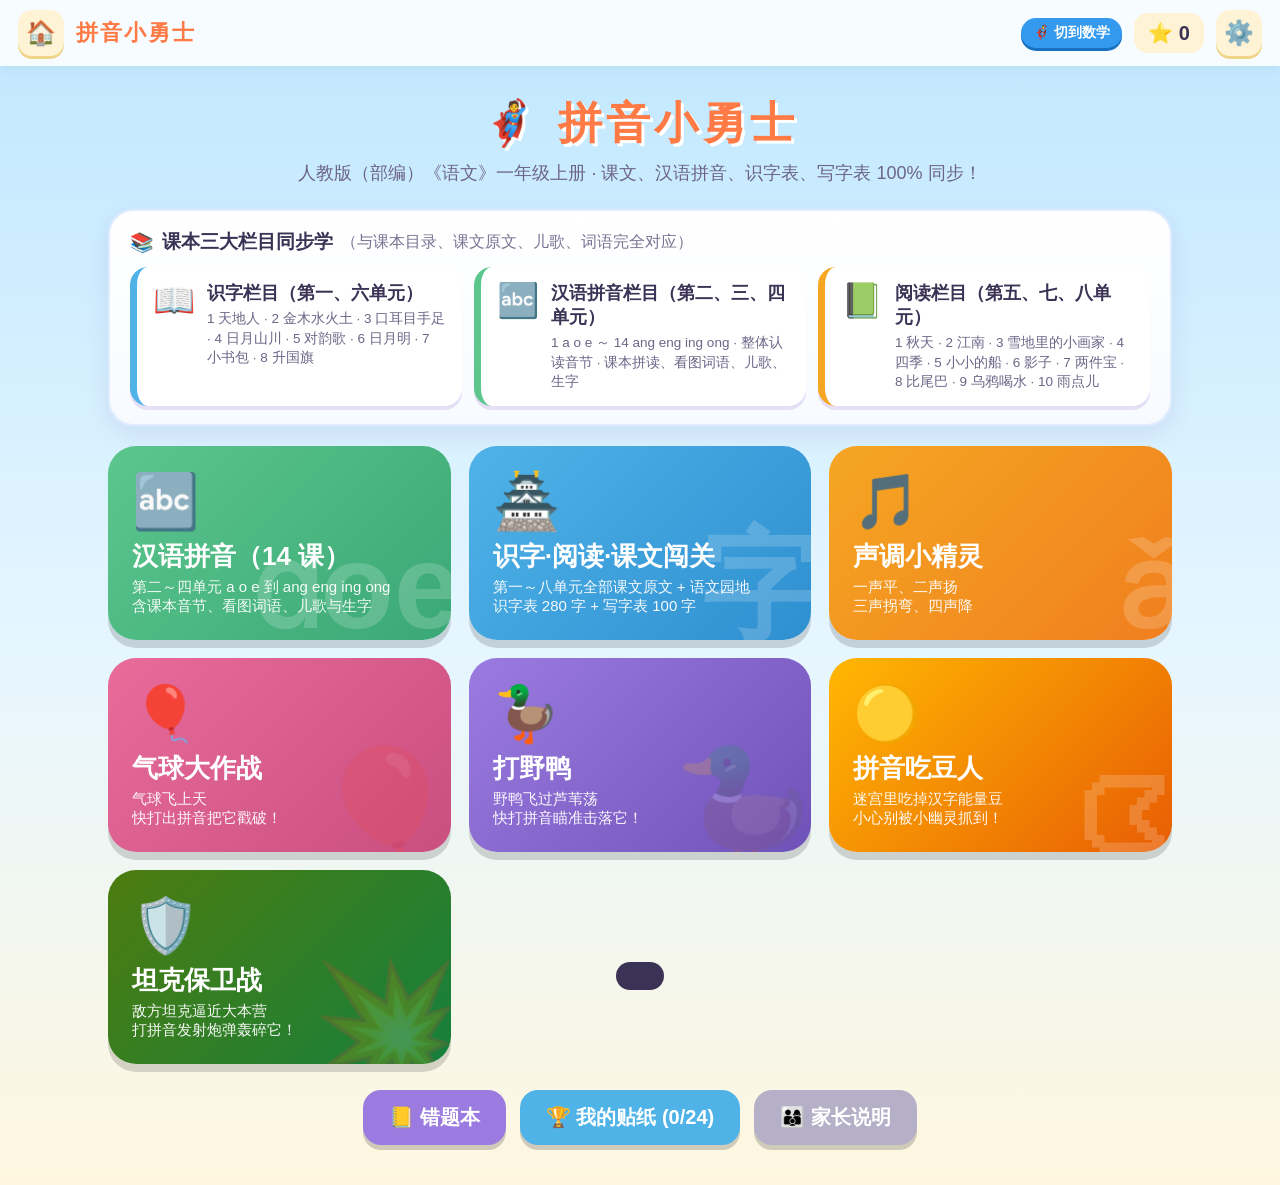
==== index.html @ 9a561a07 "Remove handwriting feature for clean keyboard & touch gameplay" ====
<!DOCTYPE html>
<html lang="zh-CN">
<head>
  <meta charset="UTF-8">
  <meta name="viewport" content="width=device-width, initial-scale=1.0, maximum-scale=1.0, user-scalable=no">
  <meta name="apple-mobile-web-app-capable" content="yes">
  <meta name="apple-mobile-web-app-status-bar-style" content="default">
  <meta name="apple-mobile-web-app-title" content="拼音小勇士">
  <link rel="manifest" href="manifest.json">
  <title>拼音小勇士 · 一年级拼音打字游戏</title>
  <link rel="stylesheet" href="style.css">
</head>
<body>
  <div class="sky">
    <div class="cloud c1"></div><div class="cloud c2"></div><div class="cloud c3"></div>
  </div>

  <header class="topbar">
    <button class="icon-btn" id="btnHome" title="回到首页">🏠</button>
    <div class="title" id="topTitle">拼音小勇士</div>
    <a href="math.html" style="text-decoration:none;background:#339af0;color:#fff;padding:6px 12px;border-radius:999px;font-weight:800;font-size:14px;box-shadow:0 3px 0 #1971c2;white-space:nowrap">🦸‍♂️ 切到数学</a>
    <div class="star-count" id="starCount" title="我的星星">⭐ 0</div>
    <button class="icon-btn" id="btnSettings" title="设置">⚙️</button>
  </header>

  <main id="app"></main>

  <div id="toast" class="toast"></div>
  <div id="modal" class="modal hidden"></div>

  <script src="data.js"></script>
  <script src="app.js"></script>
  <script>
    if ('serviceWorker' in navigator && (location.protocol === 'https:' || location.hostname === 'localhost')) {
      navigator.serviceWorker.register('./sw.js').catch(() => {});
    }
  </script>
</body>
</html>
---- style.css ----
:root {
  --py-font: 'Futura', 'Century Gothic', 'Avenir Next', 'Trebuchet MS', sans-serif;
  --hz-font: 'Kaiti SC', 'STKaiti', 'KaiTi', '楷体', 'PingFang SC', serif;
  --ui-font: 'PingFang SC', 'Hiragino Sans GB', 'Microsoft YaHei', sans-serif;
  --blue: #4fb3e8;
  --green: #5cc68d;
  --orange: #f5a623;
  --pink: #e86b9a;
  --purple: #9b7be0;
  --red: #ef5a5a;
  --ink: #3b3355;
  --card: #ffffff;
  --t1: #e74c3c;
  --t2: #f39c12;
  --t3: #27ae60;
  --t4: #2f80ed;
}

* { box-sizing: border-box; -webkit-tap-highlight-color: transparent; }

html, body {
  margin: 0;
  min-height: 100%;
  font-family: var(--ui-font);
  color: var(--ink);
  user-select: none;
  -webkit-user-select: none;
}

body {
  background: linear-gradient(180deg, #bfe7ff 0%, #e6f6ff 55%, #fff7e0 100%);
  min-height: 100vh;
  overflow-x: hidden;
}

button { font-family: inherit; cursor: pointer; touch-action: manipulation; }

/* ---------- 天空背景 ---------- */
.sky { position: fixed; inset: 0; pointer-events: none; z-index: 0; overflow: hidden; }
.cloud {
  position: absolute; background: #fff; border-radius: 100px; opacity: .8;
  width: 160px; height: 50px; animation: drift 60s linear infinite;
}
.cloud::before, .cloud::after { content: ''; position: absolute; background: #fff; border-radius: 50%; }
.cloud::before { width: 70px; height: 70px; top: -35px; left: 25px; }
.cloud::after { width: 90px; height: 90px; top: -45px; right: 20px; }
.c1 { top: 12%; left: -200px; }
.c2 { top: 40%; left: -200px; animation-delay: -25s; transform: scale(.7); }
.c3 { top: 70%; left: -200px; animation-delay: -45s; transform: scale(1.2); }
@keyframes drift { from { left: -220px; } to { left: 110%; } }

/* ---------- 顶栏 ---------- */
.topbar {
  position: sticky; top: 0; z-index: 10;
  display: flex; align-items: center; gap: 12px;
  padding: 10px 18px;
  background: rgba(255,255,255,.85);
  backdrop-filter: blur(8px);
  box-shadow: 0 2px 10px rgba(0,0,0,.06);
}
.topbar .title { flex: 1; font-size: 22px; font-weight: 800; color: #ff7a45; letter-spacing: 2px; }
.icon-btn {
  border: none; background: #fff3d6; font-size: 24px; width: 46px; height: 46px; border-radius: 14px;
  box-shadow: 0 3px 0 #f0d48a; transition: transform .1s;
}
.icon-btn:active { transform: translateY(3px); box-shadow: none; }
.star-count { font-size: 20px; font-weight: 800; background: #fff3d6; padding: 8px 14px; border-radius: 14px; cursor: pointer; }

main { position: relative; z-index: 1; max-width: 1100px; margin: 0 auto; padding: 18px 18px 40px; }

/* ---------- 通用 ---------- */
.screen-title { font-size: 28px; font-weight: 900; margin: 8px 0 16px; display: flex; align-items: center; gap: 12px; }
.sub { color: #7a7393; font-size: 16px; }
.btn {
  border: none; border-radius: 18px; padding: 14px 26px; font-size: 20px; font-weight: 800; color: #fff;
  background: var(--orange); box-shadow: 0 5px 0 rgba(0,0,0,.18); transition: transform .1s;
}
.btn:active { transform: translateY(4px); box-shadow: 0 1px 0 rgba(0,0,0,.18); }
.btn.blue { background: var(--blue); }
.btn.green { background: var(--green); }
.btn.pink { background: var(--pink); }
.btn.purple { background: var(--purple); }
.btn.gray { background: #b5afc7; }
.btn.small { padding: 8px 16px; font-size: 16px; border-radius: 14px; }
.row { display: flex; gap: 14px; flex-wrap: wrap; align-items: center; }
.center { text-align: center; justify-content: center; }
.card { background: var(--card); border-radius: 26px; padding: 22px; box-shadow: 0 8px 24px rgba(80,60,140,.10); }
.hidden { display: none !important; }

/* ---------- 首页 ---------- */
.hero { text-align: center; margin: 10px 0 24px; }
.hero h1 { font-size: 44px; margin: 0; color: #ff7a45; text-shadow: 3px 3px 0 #fff; letter-spacing: 4px; }
.hero p { font-size: 18px; color: #6c6587; margin: 8px 0 0; }
.mode-grid { display: grid; grid-template-columns: repeat(auto-fit, minmax(260px, 1fr)); gap: 18px; }
.mode-card {
  border: none; text-align: left; border-radius: 28px; padding: 24px; color: #fff; min-height: 170px;
  box-shadow: 0 8px 0 rgba(0,0,0,.15); transition: transform .15s; position: relative; overflow: hidden;
}
.mode-card:hover { transform: translateY(-4px) rotate(-.5deg); }
.mode-card:active { transform: translateY(4px); box-shadow: 0 3px 0 rgba(0,0,0,.15); }
.mode-card .emoji { font-size: 54px; }
.mode-card h2 { margin: 6px 0 4px; font-size: 26px; }
.mode-card p { margin: 0; font-size: 15px; opacity: .95; }
.mode-card .big-bg { position: absolute; right: -10px; bottom: -30px; font-size: 120px; opacity: .18; font-family: var(--py-font); font-weight: 700; }
.mini-links { display: flex; gap: 14px; justify-content: center; margin-top: 26px; flex-wrap: wrap; }

/* ---------- 课程列表与课本同步栏目 ---------- */
.textbook-bar { margin-bottom: 20px; padding: 18px 20px; border: 2px solid #e2ecff; background: linear-gradient(180deg, #ffffff 0%, #f7fbff 100%); }
.tb-head { font-size: 19px; margin-bottom: 12px; display: flex; align-items: center; gap: 8px; flex-wrap: wrap; }
.tb-grid { display: grid; grid-template-columns: repeat(auto-fit, minmax(280px, 1fr)); gap: 12px; }
.tb-btn {
  border: none; background: #fff; border-radius: 18px; padding: 14px 16px; text-align: left;
  display: flex; align-items: flex-start; gap: 12px; border-left: 7px solid var(--c, var(--blue));
  box-shadow: 0 4px 0 #e5def5; transition: transform .12s;
}
.tb-btn:hover { transform: translateY(-2px); background: #fcfdff; }
.tb-btn:active { transform: translateY(2px); box-shadow: 0 1px 0 #e5def5; }
.tb-icon { font-size: 34px; line-height: 1; flex-shrink: 0; margin-top: 2px; }
.tb-title { font-size: 18px; font-weight: 900; color: var(--ink); margin-bottom: 4px; }
.tb-desc { font-size: 13.5px; color: #6c6587; line-height: 1.45; }

.cat-tabs { display: flex; gap: 10px; flex-wrap: wrap; margin-bottom: 18px; }
.cat-tab {
  border: 2px solid #e0daf0; background: #fff; border-radius: 16px; padding: 9px 18px;
  font-size: 16px; font-weight: 800; color: #6c6587; box-shadow: 0 3px 0 #e5def5; transition: all .12s;
}
.cat-tab:hover { transform: translateY(-1px); }
.cat-tab.active { background: var(--orange); color: #fff; border-color: var(--orange); box-shadow: 0 3px 0 #d4830f; }

.unit { margin-bottom: 22px; }
.unit-title { display: inline-block; color: #fff; font-weight: 800; padding: 6px 16px; border-radius: 12px 12px 12px 0; margin-bottom: 10px; font-size: 18px; }
.lesson-grid { display: grid; grid-template-columns: repeat(auto-fill, minmax(240px, 1fr)); gap: 12px; }
.lesson-card {
  border: none; background: #fff; border-radius: 20px; padding: 14px 16px; text-align: left;
  box-shadow: 0 5px 0 #e5def5; transition: transform .1s; border-left: 8px solid var(--c, var(--blue));
  display: flex; flex-direction: column; gap: 3px;
}
.lesson-card:hover { transform: translateY(-2px); }
.lesson-card:active { transform: translateY(3px); box-shadow: 0 2px 0 #e5def5; }
.lesson-card .ln-row { display: flex; align-items: center; justify-content: space-between; gap: 6px; }
.lesson-card .ln { font-size: 18px; font-weight: 800; }
.pg-badge { font-size: 12px; font-weight: 700; background: #f2effa; color: #6c6587; padding: 2px 8px; border-radius: 10px; white-space: nowrap; }
.lesson-card .lt-preview { font-family: var(--hz-font); font-size: 15px; color: #544d6e; background: #faf8ff; padding: 3px 8px; border-radius: 8px; white-space: nowrap; overflow: hidden; text-overflow: ellipsis; }
.lesson-card .lc { font-family: var(--hz-font); font-size: 18px; color: #7a7393; margin: 2px 0; letter-spacing: 1.5px; white-space: nowrap; overflow: hidden; text-overflow: ellipsis; }
.lesson-card .write-preview { font-size: 13px; color: #d97706; font-weight: 700; white-space: nowrap; overflow: hidden; text-overflow: ellipsis; }
.lesson-card .lp { font-family: var(--py-font); font-size: 26px; color: #444; margin: 2px 0; }
.lesson-card .zt-line { font-size: 14px; color: #0284c7; font-weight: 700; }
.stars { color: #ffc107; font-size: 18px; letter-spacing: 1px; }
.stars .off { color: #e3dff0; }

/* ---------- 课文原文与拼音拼读框 ---------- */
.section-block { margin-bottom: 18px; }
.sec-head { font-size: 18px; font-weight: 800; color: #4c4469; margin: 10px 0 10px; }
.textbook-box {
  background: linear-gradient(180deg, #fffdf7 0%, #fff9eb 100%);
  border: 2px solid #f7df9c;
}
.textbook-box.extra {
  background: linear-gradient(180deg, #f6fcff 0%, #eef8ff 100%);
  border-color: #bae0ff;
}
.tb-box-head {
  display: flex; align-items: center; justify-content: space-between; gap: 10px; flex-wrap: wrap;
  font-size: 19px; font-weight: 900; color: #3b3355; margin-bottom: 10px;
}
.tb-lines { display: flex; flex-direction: column; gap: 8px; }
.tb-line {
  font-family: var(--hz-font); font-size: 24px; line-height: 1.5; color: #2d2640;
  background: rgba(255,255,255,.78); padding: 8px 14px; border-radius: 14px;
  cursor: pointer; transition: background .15s, transform .1s;
  border: 1px dashed rgba(210,180,110,.45);
}
.tb-line:hover { background: #fff; transform: translateX(4px); }
.tb-line:active { transform: scale(.99); }

.syl-pill-grid, .word-card-grid { display: flex; flex-wrap: wrap; gap: 10px; }
.syl-pill {
  border: 2px solid #e5def5; background: #faf8ff; border-radius: 16px; padding: 8px 14px;
  display: inline-flex; align-items: baseline; gap: 6px; box-shadow: 0 3px 0 #e5def5;
  transition: transform .12s;
}
.syl-pill:hover { transform: scale(1.06); background: #fff; }
.syl-pill .sp-py { font-size: 26px; color: var(--red); }
.syl-pill .sp-hz { font-family: var(--hz-font); font-size: 18px; color: #7a7393; }

.word-pill {
  border: 2px solid #d8ecff; background: #f7fbff; border-radius: 18px; padding: 8px 16px;
  display: inline-flex; flex-direction: column; align-items: center; gap: 2px;
  box-shadow: 0 4px 0 #d0e4f7; transition: transform .12s;
}
.word-pill:hover { transform: scale(1.05); background: #fff; }
.word-pill .word-py { font-size: 19px; color: #2b6cb0; }
.word-pill .word-hz { font-family: var(--hz-font); font-size: 28px; color: #2d2640; font-weight: 700; letter-spacing: 2px; }

/* ---------- 字卡（学一学） ---------- */
.char-grid { display: grid; grid-template-columns: repeat(auto-fill, minmax(116px, 1fr)); gap: 14px; }
.char-card {
  position: relative; border: none; background: #fff; border-radius: 20px; padding: 14px 6px 12px; text-align: center;
  box-shadow: 0 5px 0 #e5def5; transition: transform .15s;
}
.char-card.poly-card { border: 2px solid #60a5fa; background: #f8fbff; }
.char-card:hover { transform: scale(1.05); }
.char-card .py { font-size: 24px; color: #555; }
.char-card .hz { font-family: var(--hz-font); font-size: 56px; line-height: 1.15; }
.char-card.poly-card .hz { color: #1d4ed8; }
.char-card .wd { font-size: 14px; color: #8a83a3; }
.card-badges { position: absolute; top: 5px; right: 6px; display: flex; gap: 3px; }
.c-badge { font-size: 10px; font-weight: 800; padding: 1px 5px; border-radius: 6px; }
.c-badge.poly { background: #dbeafe; color: #1d4ed8; }
.c-badge.write { background: #fef3c7; color: #b45309; }
.char-card.pop, .letter-card.pop, .syl-pill.pop, .word-pill.pop, .write-card.pop { animation: popIn .4s; }
@keyframes popIn { 0% { transform: scale(1); } 40% { transform: scale(1.18) rotate(-4deg); } 100% { transform: scale(1); } }

.write-box { background: #fffdf9; border: 2px solid #fde68a; }
.write-grid { display: flex; flex-wrap: wrap; gap: 14px; }
.write-card {
  border: none; background: #fff; padding: 8px 10px 10px; border-radius: 18px;
  box-shadow: 0 4px 0 #f3e0b5; text-align: center; transition: transform .12s;
}
.write-card:hover { transform: scale(1.06); }
.write-card .w-py { font-size: 20px; color: #555; margin-bottom: 4px; }
.tzg.mini { width: 86px; height: 86px; border-width: 2px; }
.tzg.mini .hz { font-size: 64px; }

.letter-grid { display: grid; grid-template-columns: repeat(auto-fill, minmax(170px, 1fr)); gap: 16px; }
.letter-card { border: none; background: #fff; border-radius: 24px; padding: 16px; text-align: center; box-shadow: 0 6px 0 #e5def5; }
.letter-card.zt-card { background: #f0f9ff; border: 2px solid #bae6fd; }
.letter-card .em { font-size: 44px; }
.letter-card .lt { font-family: var(--py-font); font-size: 64px; color: var(--red); line-height: 1.1; }
.letter-card.zt-card .lt { color: #0284c7; font-size: 54px; }
.letter-card .rh { font-size: 15px; color: #6c6587; }

/* ---------- 拼音渲染（自绘声调符号） ---------- */
.py { font-family: var(--py-font); white-space: nowrap; line-height: 1.25; display: inline-block; }
.py .tv { position: relative; display: inline-block; }
.py .tv::after {
  content: ''; position: absolute; left: 50%; top: .06em;
  width: .5em; height: .26em; transform: translateX(-50%);
  background: currentColor;
  -webkit-mask: var(--m) center / contain no-repeat;
  mask: var(--m) center / contain no-repeat;
}
.py .tv.hi::after { top: -.2em; }   /* ü 上的声调要更高一点 */
.py .tv.t1 { --m: url("data:image/svg+xml;utf8,<svg xmlns='http://www.w3.org/2000/svg' viewBox='0 0 40 20'><path d='M5 10H35' stroke='black' stroke-width='5' stroke-linecap='round' fill='none'/></svg>"); }
.py .tv.t2 { --m: url("data:image/svg+xml;utf8,<svg xmlns='http://www.w3.org/2000/svg' viewBox='0 0 40 20'><path d='M12 17L28 3' stroke='black' stroke-width='5' stroke-linecap='round' fill='none'/></svg>"); }
.py .tv.t3 { --m: url("data:image/svg+xml;utf8,<svg xmlns='http://www.w3.org/2000/svg' viewBox='0 0 40 20'><path d='M8 4L20 16L32 4' stroke='black' stroke-width='5' stroke-linecap='round' stroke-linejoin='round' fill='none'/></svg>"); }
.py .tv.t4 { --m: url("data:image/svg+xml;utf8,<svg xmlns='http://www.w3.org/2000/svg' viewBox='0 0 40 20'><path d='M12 3L28 17' stroke='black' stroke-width='5' stroke-linecap='round' fill='none'/></svg>"); }
.py .tv.q::after { display: none; }
.py .tv.q::before {
  content: '?'; position: absolute; left: 50%; top: -.55em; transform: translateX(-50%);
  font-size: .55em; color: var(--pink); font-weight: 800; animation: bob 1s ease-in-out infinite;
}
@keyframes bob { 0%,100% { transform: translate(-50%, 0); } 50% { transform: translate(-50%, -6px); } }
.tone-color.t1 { color: var(--t1); } .tone-color.t2 { color: var(--t2); }
.tone-color.t3 { color: var(--t3); } .tone-color.t4 { color: var(--t4); }

/* ---------- 田字格 ---------- */
.tzg {
  width: 190px; height: 190px; margin: 0 auto; position: relative;
  border: 3px solid #e85a5a; background: #fffdf8;
  display: flex; align-items: center; justify-content: center;
}
.tzg::before, .tzg::after { content: ''; position: absolute; pointer-events: none; }
.tzg::before { left: 0; right: 0; top: 50%; border-top: 2px dashed #f2a3a3; }
.tzg::after { top: 0; bottom: 0; left: 50%; border-left: 2px dashed #f2a3a3; }
.tzg .hz { font-family: var(--hz-font); font-size: 150px; line-height: 1; position: relative; z-index: 1; }

/* ---------- 打字闯关 ---------- */
.play-wrap { display: grid; grid-template-columns: 1fr; gap: 16px; }
.progress { height: 18px; background: #fff; border-radius: 12px; overflow: hidden; box-shadow: inset 0 2px 4px rgba(0,0,0,.08); flex: 1; }
.progress > div { height: 100%; background: linear-gradient(90deg, #ffd34e, #ff9f43); border-radius: 12px; transition: width .4s; }
.play-head { display: flex; align-items: center; gap: 14px; }
.play-head .pc { font-weight: 800; font-size: 18px; min-width: 64px; text-align: right; }

.question { text-align: center; position: relative; padding: 18px 22px 22px; }
.question .prompt { font-size: 18px; color: #7a7393; margin-bottom: 10px; }
.question .hintpy { font-size: 40px; color: #b6b0c9; min-height: 52px; }
.question .word { font-size: 26px; margin-top: 12px; font-family: var(--hz-font); color: #6c6587; }
.question .word b { color: var(--red); }
.question .bigpy { font-size: 110px; color: var(--ink); line-height: 1.3; margin-top: 28px; }
.question .bigletter { font-size: 130px; color: var(--red); font-family: var(--py-font); line-height: 1.1; }
.question .emoji-hint { font-size: 50px; }
.speak-btn {
  position: absolute; right: 18px; top: 18px; border: none; background: #e6f6ff; font-size: 30px;
  width: 60px; height: 60px; border-radius: 50%; box-shadow: 0 4px 0 #b9def3;
}
.speak-btn:active { transform: translateY(3px); box-shadow: none; }
.hint-btn { position: absolute; left: 18px; top: 18px; border: none; background: #fff3d6; font-size: 26px; width: 60px; height: 60px; border-radius: 50%; box-shadow: 0 4px 0 #f0d48a; }

.answer-box {
  margin: 4px auto 0; min-width: 260px; max-width: 520px; min-height: 96px;
  border: 4px dashed #c9c1e6; border-radius: 22px; background: #faf8ff;
  display: flex; align-items: center; justify-content: center; font-size: 64px; padding: 6px 20px;
  transition: border-color .2s, background .2s;
}
.answer-box.ok { border-color: var(--green); background: #eafaf1; border-style: solid; }
.answer-box.bad { border-color: var(--red); background: #fff0f0; animation: shake .4s; }
.answer-box .cursor { display: inline-block; width: 4px; height: 60px; background: #9b7be0; margin-left: 4px; animation: blink 1s steps(1) infinite; vertical-align: middle; }
@keyframes blink { 50% { opacity: 0; } }
@keyframes shake { 0%,100% { transform: translateX(0); } 20% { transform: translateX(-12px); } 40% { transform: translateX(12px); } 60% { transform: translateX(-8px); } 80% { transform: translateX(8px); } }
.feedback { text-align: center; font-size: 22px; font-weight: 800; min-height: 34px; margin-top: 10px; }
.feedback.ok { color: var(--green); }
.feedback.bad { color: var(--red); }
.tone-tip { text-align: center; color: #8a83a3; font-size: 15px; margin-top: 6px; }
.tone-tip .k { display: inline-block; background: #fff; border-radius: 6px; padding: 0 6px; margin: 0 2px; box-shadow: 0 2px 0 #ddd; font-weight: 700; }

/* ---------- 屏幕键盘 ---------- */
.kb { display: flex; flex-direction: column; gap: 8px; align-items: center; margin-top: 6px; }
.kb-row { display: flex; gap: 7px; }
.key {
  width: 58px; height: 58px; border: none; border-radius: 14px; background: #fff; font-size: 26px;
  font-family: var(--py-font); color: var(--ink); box-shadow: 0 4px 0 #d8d1ec; transition: transform .08s, background .2s;
  position: relative;
}
.key small { position: absolute; right: 5px; bottom: 2px; font-size: 13px; color: var(--pink); }
.key.wide { width: 96px; font-size: 20px; font-family: var(--ui-font); font-weight: 700; }
.key.tone { width: 82px; font-size: 18px; font-family: var(--ui-font); }
.key.tone b { font-family: var(--py-font); font-size: 22px; }
.key.tone.t1 { background: #fdecea; } .key.tone.t2 { background: #fef3e2; }
.key.tone.t3 { background: #e7f7ee; } .key.tone.t4 { background: #e8f1fe; }
.key.tone.t0 { background: #f1eef8; }
.key.ok { background: var(--green); color: #fff; }
.key.del { background: #ffe1e1; }
.key.pressed, .key:active { transform: translateY(4px); box-shadow: 0 0 0 #d8d1ec; }
.key.next { background: #ffe066 !important; animation: glow 1s ease-in-out infinite; }
@keyframes glow { 0%,100% { box-shadow: 0 4px 0 #e0b800, 0 0 0 0 rgba(255,214,0,.6); } 50% { box-shadow: 0 4px 0 #e0b800, 0 0 0 8px rgba(255,214,0,0); } }

/* ---------- 声调小精灵 ---------- */
.tone-song { display: grid; grid-template-columns: repeat(4, 1fr); gap: 14px; }
.tone-demo { border: none; border-radius: 22px; padding: 16px 8px; background: #fff; box-shadow: 0 5px 0 #e5def5; text-align: center; }
.tone-demo .py { font-size: 54px; }
.tone-demo .hz { font-family: var(--hz-font); font-size: 40px; }
.tone-demo .rh { font-size: 16px; font-weight: 800; margin-top: 4px; }
.tone-demo svg { width: 70px; height: 40px; }
.tone-btns { display: grid; grid-template-columns: repeat(4, 1fr); gap: 14px; margin-top: 16px; }
.tone-btn {
  border: none; border-radius: 22px; padding: 14px 6px; font-size: 18px; font-weight: 800; color: #fff;
  box-shadow: 0 6px 0 rgba(0,0,0,.18);
}
.tone-btn:active { transform: translateY(4px); box-shadow: 0 2px 0 rgba(0,0,0,.18); }
.tone-btn svg { width: 64px; height: 36px; display: block; margin: 0 auto 4px; }
.tone-btn.t1 { background: var(--t1); } .tone-btn.t2 { background: var(--t2); }
.tone-btn.t3 { background: var(--t3); } .tone-btn.t4 { background: var(--t4); }
.tone-btn .num { display: inline-block; background: rgba(255,255,255,.3); border-radius: 8px; padding: 0 8px; margin-right: 4px; }

/* ---------- 气球大作战 ---------- */
.balloon-stage {
  position: relative; height: 52vh; min-height: 380px; border-radius: 26px; overflow: hidden;
  background: linear-gradient(180deg, #8fd3ff 0%, #c9ecff 70%, #a6e3a1 70%, #7ccf7a 100%);
  box-shadow: inset 0 0 0 4px rgba(255,255,255,.6);
}
.balloon {
  position: absolute; width: 104px; height: 128px; text-align: center; will-change: transform;
}
.balloon .body {
  width: 104px; height: 120px; border-radius: 50% 50% 48% 48% / 55% 55% 45% 45%;
  display: flex; flex-direction: column; align-items: center; justify-content: center;
  box-shadow: inset -10px -12px 0 rgba(0,0,0,.08), inset 10px 10px 0 rgba(255,255,255,.25);
  position: relative;
}
.balloon .body::after {
  content: ''; position: absolute; bottom: -10px; left: 50%; transform: translateX(-50%);
  border: 8px solid transparent; border-bottom-color: inherit; border-top: 0;
}
.balloon .string { width: 2px; height: 60px; background: rgba(0,0,0,.25); margin: 6px auto 0; }
.balloon .hz { font-family: var(--hz-font); font-size: 56px; line-height: 1; color: #fff; text-shadow: 0 2px 0 rgba(0,0,0,.15); }
.balloon .bp { font-size: 20px; color: #fff; }
.balloon.target .body { outline: 4px solid #fff; outline-offset: 2px; }
.balloon.boom { animation: boom .35s forwards; }
@keyframes boom { to { transform: scale(1.8); opacity: 0; } }
.hud { display: flex; align-items: center; gap: 12px; font-size: 22px; font-weight: 800; margin-bottom: 10px; flex-wrap: wrap; }
.hud .typed { flex: 1; text-align: center; background: #fff; border-radius: 16px; padding: 4px 12px; min-height: 52px; font-size: 38px; min-width: 180px; }
.speed-bar { display: inline-flex; background: #fff; padding: 4px; border-radius: 14px; gap: 4px; box-shadow: 0 3px 0 #e5def5; }
.spd-btn {
  border: none; background: transparent; padding: 6px 10px; border-radius: 10px; font-size: 14px; font-weight: 800; color: #7a7393;
  transition: background .15s, color .15s;
}
.spd-btn.active { background: var(--orange); color: #fff; }
.float-text { position: absolute; font-size: 28px; font-weight: 900; color: #fff; text-shadow: 0 2px 4px rgba(0,0,0,.3); animation: floatUp 1.2s forwards; pointer-events: none; z-index: 6; }
@keyframes floatUp { to { transform: translateY(-70px); opacity: 0; } }
.overlay { position: absolute; inset: 0; display: flex; align-items: center; justify-content: center; background: rgba(255,255,255,.55); z-index: 5; }

/* ---------- 打野鸭 ---------- */
.duck-stage {
  position: relative; height: 52vh; min-height: 380px; border-radius: 26px; overflow: hidden;
  background: linear-gradient(180deg, #56ccf2 0%, #a2e2ff 64%, #4facfe 64%, #2b86c5 76%, #56ab2f 76%, #a8e063 100%);
  box-shadow: inset 0 0 0 4px rgba(255,255,255,.6);
}
.duck-stage.flash { animation: screenFlash .22s ease-out; }
@keyframes screenFlash { 0% { filter: brightness(1.8); } 100% { filter: brightness(1); } }
.duck-scenery { position: absolute; inset: 0; pointer-events: none; z-index: 1; overflow: hidden; }
.duck-sun {
  position: absolute; right: 34px; top: 22px; width: 62px; height: 62px; border-radius: 50%;
  background: radial-gradient(circle, #fff7b2 20%, #ffd200 70%, rgba(255,210,0,0) 72%);
  box-shadow: 0 0 30px #ffe066;
}
.duck-grass {
  position: absolute; left: -20px; right: -20px; bottom: 0; height: 92px;
  background:
    radial-gradient(circle at 10% 100%, #439a24 55px, transparent 56px),
    radial-gradient(circle at 28% 100%, #52b02e 68px, transparent 69px),
    radial-gradient(circle at 50% 100%, #3d8e20 62px, transparent 63px),
    radial-gradient(circle at 72% 100%, #52b02e 70px, transparent 71px),
    radial-gradient(circle at 90% 100%, #439a24 58px, transparent 59px);
  z-index: 4;
}
.duck-reeds {
  position: absolute; bottom: 52px; font-size: 42px; z-index: 4; opacity: .9;
}
.duck {
  position: absolute; width: 126px; height: 124px; will-change: transform; z-index: 2;
  pointer-events: none;
}
.duck .duck-inner {
  width: 100%; height: 100%; display: flex; flex-direction: column; align-items: center; position: relative;
}
.duck.left .duck-art { transform: scaleX(-1); }
.duck .duck-art {
  width: 112px; height: 68px; position: relative;
  filter: drop-shadow(0 4px 4px rgba(0,0,0,.18));
}
.duck .duck-wing {
  transform-origin: 55px 34px;
  animation: wingFlap .28s ease-in-out infinite alternate;
}
@keyframes wingFlap { from { transform: rotate(-18deg) translateY(-2px); } to { transform: rotate(22deg) translateY(3px); } }
.duck .sign {
  margin-top: -8px; background: #fffdf6; border: 3px solid #c47f35; border-radius: 14px;
  padding: 2px 12px 4px; min-width: 68px; text-align: center;
  box-shadow: 0 4px 0 rgba(0,0,0,.14); position: relative;
}
.duck .sign .hz { font-family: var(--hz-font); font-size: 40px; line-height: 1.05; color: #2d2640; font-weight: 700; }
.duck .sign .bp { font-size: 17px; color: #d35400; line-height: 1.1; font-weight: 700; }
.duck.target .sign {
  border-color: #ff3b30; background: #fff3f0;
  box-shadow: 0 0 0 4px rgba(255,59,48,.35), 0 4px 0 rgba(0,0,0,.14);
}
.duck .crosshair {
  display: none; position: absolute; top: 8px; left: 50%; transform: translateX(-50%);
  width: 58px; height: 58px; border: 3px solid #ff3b30; border-radius: 50%;
  box-shadow: 0 0 10px rgba(255,59,48,.6); z-index: 5;
  animation: aimPulse .5s ease-in-out infinite alternate;
}
.duck .crosshair::before, .duck .crosshair::after {
  content: ''; position: absolute; background: #ff3b30;
}
.duck .crosshair::before { left: 50%; top: -7px; bottom: -7px; width: 3px; transform: translateX(-50%); }
.duck .crosshair::after { top: 50%; left: -7px; right: -7px; height: 3px; transform: translateY(-50%); }
.duck.target .crosshair { display: block; }
@keyframes aimPulse { from { transform: translateX(-50%) scale(.92); } to { transform: translateX(-50%) scale(1.08); } }
.duck.hit .duck-wing { animation: none; }
.duck.hit .duck-inner { animation: duckFall .75s cubic-bezier(.35,-.2,.7,1) forwards; }
@keyframes duckFall {
  0% { transform: scale(1.18) rotate(0deg); }
  25% { transform: translateY(-18px) rotate(180deg); }
  100% { transform: translateY(340px) rotate(540deg); opacity: .2; }
}
.feather {
  position: absolute; font-size: 20px; pointer-events: none; z-index: 5;
  animation: featherFly .85s ease-out forwards;
}
@keyframes featherFly {
  to { transform: translate(var(--dx), var(--dy)) rotate(var(--rot)); opacity: 0; }
}
.hound-pop {
  position: absolute; bottom: 26px; left: 50%; transform: translateX(-50%) translateY(90px);
  font-size: 56px; z-index: 3; transition: transform .35s cubic-bezier(.2,1.3,.4,1);
  pointer-events: none; filter: drop-shadow(0 4px 6px rgba(0,0,0,.2));
}
.hound-pop.show { transform: translateX(-50%) translateY(0); }

/* ---------- 拼音吃豆人 ---------- */
.pac-stage {
  position: relative; border-radius: 26px; overflow: hidden;
  background: #131129; padding: 14px;
  box-shadow: inset 0 0 0 4px #2e2963, 0 8px 24px rgba(20,16,50,.22);
}
.pac-stage.hurt { animation: hurtFlash .35s ease-out; }
@keyframes hurtFlash { 0%, 50% { background: #7f1d1d; } 100% { background: #131129; } }
.pac-grid {
  position: relative; display: grid; width: 100%; max-width: 820px; margin: 0 auto;
  aspect-ratio: 11 / 7;
}
.pac-cell {
  position: relative; display: flex; align-items: center; justify-content: center;
}
.pac-cell.wall {
  background: linear-gradient(145deg, #2d3a8c, #1d2560);
  border: 2px solid #4e67eb; border-radius: 10px; margin: 2px;
  box-shadow: inset 0 0 8px rgba(110,145,255,.45);
}
.pac-dot {
  width: 8px; height: 8px; border-radius: 50%; background: #ffd885;
  box-shadow: 0 0 6px #ffbe3d; opacity: .75;
}
.pac-bean {
  position: relative; z-index: 2; background: #fff9e6; border: 3px solid #ffb703;
  border-radius: 14px; padding: 1px 8px 2px; min-width: 48px; text-align: center;
  box-shadow: 0 0 12px rgba(255,183,3,.55);
  animation: beanBob 1.3s ease-in-out infinite alternate;
}
.pac-bean .hz { font-family: var(--hz-font); font-size: 28px; line-height: 1.05; color: #2d2640; font-weight: 800; }
.pac-bean .bp { font-size: 13px; color: #d35400; line-height: 1; font-weight: 700; }
.pac-bean.super {
  background: linear-gradient(135deg, #fef08a, #fde047);
  border-color: #f59e0b;
  box-shadow: 0 0 18px #facc15;
}
.pac-bean.super::after {
  content: '⚡'; position: absolute; top: -10px; right: -8px; font-size: 15px;
}
.pac-bean.target {
  background: #fff0f0; border-color: #ff3b30;
  box-shadow: 0 0 0 4px rgba(255,59,48,.45), 0 0 18px #ff3b30;
  transform: scale(1.12); animation: none; z-index: 3;
}
@keyframes beanBob { from { transform: translateY(-2px); } to { transform: translateY(2px); } }

.pac-actor {
  position: absolute; top: 0; left: 0; pointer-events: none; z-index: 4;
  display: flex; align-items: center; justify-content: center;
  transition: transform .13s linear;
}
.pacman-body {
  width: 72%; height: 72%; border-radius: 50%; background: #ffd60a;
  position: relative; box-shadow: 0 0 14px rgba(255,214,10,.75);
}
.pacman-body::before {
  content: ''; position: absolute; width: 6px; height: 6px; border-radius: 50%;
  background: #131129; top: 20%; left: 48%; z-index: 2;
}
.pacman-mouth {
  position: absolute; inset: 0; background: #131129;
  clip-path: polygon(100% 20%, 48% 50%, 100% 80%);
  animation: chomp .22s ease-in-out infinite alternate;
}
@keyframes chomp {
  from { clip-path: polygon(100% 46%, 48% 50%, 100% 54%); }
  to   { clip-path: polygon(100% 10%, 48% 50%, 100% 90%); }
}
.pac-ghost {
  width: 74%; height: 76%; border-radius: 50% 50% 6px 6px;
  position: relative; display: flex; align-items: center; justify-content: center;
  box-shadow: 0 0 12px rgba(255,255,255,.25);
  animation: ghostFloat .6s ease-in-out infinite alternate;
}
@keyframes ghostFloat { from { transform: translateY(-2px); } to { transform: translateY(2px); } }
.pac-ghost .eyes {
  display: flex; gap: 5px; margin-bottom: 6px;
}
.pac-ghost .eyes span {
  width: 10px; height: 12px; background: #fff; border-radius: 50%; position: relative;
}
.pac-ghost .eyes span::after {
  content: ''; position: absolute; width: 5px; height: 6px; background: #1d2560;
  border-radius: 50%; top: 3px; left: 3px;
}
.pac-ghost.scared {
  background: #3b82f6 !important;
  animation: scaredBlink .4s steps(2) infinite;
}
@keyframes scaredBlink { 50% { filter: brightness(1.35); } }

/* ---------- 坦克保卫战 ---------- */
.tank-stage {
  position: relative; height: 52vh; min-height: 390px; border-radius: 26px; overflow: hidden;
  background:
    radial-gradient(circle at 20% 35%, rgba(255,255,255,.04) 0 40px, transparent 41px),
    radial-gradient(circle at 75% 60%, rgba(255,255,255,.04) 0 55px, transparent 56px),
    repeating-linear-gradient(0deg, #2b331f 0 48px, #262e1b 48px 96px);
  box-shadow: inset 0 0 0 4px #4a5735, 0 8px 24px rgba(20,25,15,.22);
}
.tank-stage.boom-shake { animation: screenFlash .22s ease-out; }
.tank-lanes {
  position: absolute; inset: 0; pointer-events: none;
  background: repeating-linear-gradient(90deg, transparent 0 calc(25% - 1px), rgba(255,255,255,.06) calc(25% - 1px) 25%);
}
.tank-base {
  position: absolute; bottom: 0; left: 50%; transform: translateX(-50%);
  width: 240px; height: 84px; z-index: 3; pointer-events: none;
  display: flex; flex-direction: column; align-items: center; justify-content: flex-end;
}
.brick-wall {
  position: absolute; bottom: 0; width: 190px; height: 64px;
  border: 14px solid #b55233; border-bottom: none; border-radius: 14px 14px 0 0;
  background:
    repeating-linear-gradient(90deg, rgba(0,0,0,.18) 0 2px, transparent 2px 18px),
    repeating-linear-gradient(0deg, #c85a32 0 10px, #8f3b1e 10px 12px);
  box-shadow: 0 -3px 10px rgba(0,0,0,.35);
}
.hero-tank {
  position: relative; z-index: 4; margin-bottom: 8px;
  display: flex; flex-direction: column; align-items: center;
}
.hero-turret {
  width: 62px; height: 62px; transition: transform .18s cubic-bezier(.2,1.2,.4,1);
  filter: drop-shadow(0 4px 6px rgba(0,0,0,.45));
}
.base-eagle {
  font-size: 24px; margin-top: -8px; background: #3a2d1e; padding: 1px 10px;
  border-radius: 10px; border: 2px solid #eab308; color: #fef08a; font-weight: 800;
}
.enemy-tank {
  position: absolute; width: 116px; height: 122px; will-change: transform; z-index: 2;
  display: flex; flex-direction: column; align-items: center; pointer-events: none;
}
.enemy-tank .sign {
  background: #fffdf6; border: 3px solid #475569; border-radius: 13px;
  padding: 1px 12px 3px; min-width: 68px; text-align: center;
  box-shadow: 0 4px 0 rgba(0,0,0,.28); margin-bottom: -4px; position: relative; z-index: 3;
}
.enemy-tank .sign .hz { font-family: var(--hz-font); font-size: 36px; line-height: 1.05; color: #1e293b; font-weight: 800; }
.enemy-tank .sign .bp { font-size: 16px; color: #d35400; line-height: 1.05; font-weight: 700; }
.enemy-tank.target .sign {
  border-color: #ff3b30; background: #fff0f0;
  box-shadow: 0 0 0 4px rgba(255,59,48,.45), 0 4px 0 rgba(0,0,0,.28);
  transform: scale(1.08);
}
.enemy-tank .tank-svg {
  width: 78px; height: 68px; filter: drop-shadow(0 5px 5px rgba(0,0,0,.4));
  animation: tankRumble .25s steps(2) infinite;
}
@keyframes tankRumble { 50% { transform: translateY(1.5px); } }
.enemy-tank .crosshair {
  display: none; position: absolute; bottom: 8px; left: 50%; transform: translateX(-50%);
  width: 56px; height: 56px; border: 3px solid #ff3b30; border-radius: 50%;
  box-shadow: 0 0 12px rgba(255,59,48,.8); z-index: 5;
  animation: aimPulse .45s ease-in-out infinite alternate;
}
.enemy-tank .crosshair::before, .enemy-tank .crosshair::after { content: ''; position: absolute; background: #ff3b30; }
.enemy-tank .crosshair::before { left: 50%; top: -7px; bottom: -7px; width: 3px; transform: translateX(-50%); }
.enemy-tank .crosshair::after { top: 50%; left: -7px; right: -7px; height: 3px; transform: translateY(-50%); }
.enemy-tank.target .crosshair { display: block; }
.enemy-tank.destroyed { animation: tankBoom .42s ease-out forwards; }
@keyframes tankBoom {
  0% { transform: scale(1.25); filter: brightness(2); }
  100% { transform: scale(.2) rotate(25deg); opacity: 0; }
}
.tank-shell {
  position: absolute; width: 14px; height: 26px; border-radius: 8px;
  background: linear-gradient(180deg, #fff, #facc15 45%, #ef4444);
  box-shadow: 0 0 14px #facc15, 0 0 24px #ef4444;
  z-index: 6; pointer-events: none;
  transition: transform .18s linear;
}
.tank-explosion {
  position: absolute; font-size: 54px; z-index: 7; pointer-events: none;
  transform: translate(-50%, -50%);
  animation: expPop .55s ease-out forwards;
}
@keyframes expPop {
  0% { transform: translate(-50%, -50%) scale(.3); opacity: 1; }
  50% { transform: translate(-50%, -50%) scale(1.35); opacity: 1; }
  100% { transform: translate(-50%, -50%) scale(1.7); opacity: 0; }
}

/* ---------- 手写笔作答板（拼音字母四线格 + 声调格 分开写） ---------- */
.hw-panel {
  margin: 12px auto 6px; max-width: 820px; background: #fffdf6; border: 3px dashed #f5c26b;
  border-radius: 22px; padding: 12px 16px;
}
.hw-header { display: flex; align-items: center; justify-content: space-between; gap: 10px; flex-wrap: wrap; margin-bottom: 8px; }
.hw-title { font-size: 16px; color: #544d6e; }
.hw-row { display: flex; gap: 14px; align-items: stretch; justify-content: center; flex-wrap: wrap; }
.hw-letters { flex: 1; min-width: 280px; display: flex; flex-direction: column; align-items: center; }
.hw-label { font-size: 15px; font-weight: 800; color: #b45309; margin-bottom: 4px; width: 100%; text-align: left; }
.hw-sub-tip { font-size: 12px; font-weight: 600; color: #8a83a3; }
.hw-canvas-wrap { width: 100%; display: flex; justify-content: center; }
.hw-letter-canvas {
  background: #fff; border: 3px solid #60a5fa; border-radius: 16px; touch-action: none;
  display: block; cursor: crosshair; box-shadow: inset 0 2px 6px rgba(0,0,0,.04);
}
.hw-input {
  min-height: 120px; width: 100%; border: 3px solid #9b7be0; border-radius: 18px; background: #fff;
  font-family: var(--py-font); font-size: 54px; text-align: center; color: var(--ink); padding: 4px 12px;
  -webkit-user-select: text; user-select: text; outline: none;
}
.hw-input::placeholder { font-family: var(--ui-font); font-size: 19px; color: #c9c1e6; }
.hw-cands {
  width: 100%; display: flex; align-items: center; gap: 6px; flex-wrap: wrap;
  margin-top: 6px; min-height: 36px;
}
.hw-cand-tip { font-size: 12px; color: #8a83a3; }
.hw-cand-list { display: flex; gap: 6px; flex-wrap: wrap; }
.hw-cand-btn {
  border: 2px solid #cbd5e1; background: #fff; border-radius: 10px; padding: 2px 12px;
  font-size: 22px; font-family: var(--py-font); color: #334155; box-shadow: 0 2px 0 #cbd5e1;
}
.hw-cand-btn.picked { background: #dbeafe; border-color: #3b82f6; color: #1d4ed8; font-weight: 800; }
.hw-tone { display: flex; flex-direction: column; align-items: center; }
.hw-canvas {
  background: #fff; border: 3px solid #e85a5a; border-radius: 16px; touch-action: none;
  display: block; cursor: crosshair;
}
.hw-tone-res { font-size: 14px; font-weight: 800; color: #a39cbb; margin-top: 4px; min-height: 20px; text-align: center; }
.hw-tone-res.ok.t1 { color: var(--t1); } .hw-tone-res.ok.t2 { color: var(--t2); }
.hw-tone-res.ok.t3 { color: var(--t3); } .hw-tone-res.ok.t4 { color: var(--t4); }
.hw-tone-res.ok.t0 { color: var(--purple); }
.hw-btns { display: flex; flex-direction: column; gap: 6px; justify-content: center; }
.hw-solo { display: flex; flex-direction: column; align-items: center; max-width: 360px; }

/* ---------- 田字格手写笔练汉字 ---------- */
.hw-hanzi-stage { text-align: center; position: relative; padding: 20px; }
.hw-mode-switch { display: flex; gap: 10px; justify-content: center; flex-wrap: wrap; margin-bottom: 12px; }
.hw-hanzi-info { position: relative; margin-bottom: 10px; }
.hw-hanzi-info .hw-py { font-size: 46px; color: var(--red); line-height: 1.1; }
.hw-hanzi-info .hw-word { font-family: var(--hz-font); font-size: 26px; color: #544d6e; margin-top: 4px; }
.hw-hanzi-info .hw-word b { color: #e11d48; }
.tzg-writer-wrap { display: flex; justify-content: center; margin: 8px 0; }
.tzg.writer-box {
  width: 286px; height: 286px; border-width: 4px; border-color: #e11d48;
  background: #fffdf9; border-radius: 12px; touch-action: none;
  box-shadow: 0 8px 24px rgba(225, 29, 72, .12);
}
.tzg.writer-box svg { position: relative; z-index: 2; touch-action: none; }
.hw-stroke-status {
  font-size: 19px; font-weight: 800; color: #544d6e; min-height: 30px; margin-top: 8px;
}
.hw-stroke-status.ok { color: #16a34a; }
.hw-stroke-status.bad { color: #e11d48; }
.hw-stroke-status.win { color: #d97706; font-size: 22px; }
.hw-char-strip {
  display: flex; gap: 8px; justify-content: center; flex-wrap: wrap;
  margin-top: 16px; padding-top: 12px; border-top: 1px dashed #e5def5;
}
.strip-char {
  border: 2px solid #e2e8f0; background: #fff; border-radius: 12px; width: 48px; height: 48px;
  font-family: var(--hz-font); font-size: 26px; color: #475569;
}
.strip-char.active { background: #ffe4e6; border-color: #e11d48; color: #be123c; font-weight: 800; }

/* ---------- 结算 ---------- */
.result { text-align: center; padding: 30px; }
.result .big-stars { font-size: 80px; letter-spacing: 8px; }
.result .big-stars span { display: inline-block; animation: starIn .5s backwards; }
.result .big-stars span:nth-child(2) { animation-delay: .25s; }
.result .big-stars span:nth-child(3) { animation-delay: .5s; }
@keyframes starIn { from { transform: scale(0) rotate(-180deg); } to { transform: scale(1) rotate(0); } }
.result h2 { font-size: 34px; margin: 10px 0; }
.sticker-new { font-size: 90px; animation: popIn .8s; }

.sticker-book { display: grid; grid-template-columns: repeat(auto-fill, minmax(90px, 1fr)); gap: 12px; }
.sticker { background: #fff; border-radius: 20px; height: 90px; display: flex; align-items: center; justify-content: center; font-size: 52px; box-shadow: 0 5px 0 #e5def5; }
.sticker.locked { filter: grayscale(1) opacity(.25); }

/* ---------- 错题本 ---------- */
.mistake-list { display: grid; grid-template-columns: repeat(auto-fill, minmax(120px, 1fr)); gap: 12px; }
.mistake-list .char-card .cnt { font-size: 13px; color: var(--red); font-weight: 700; }

/* ---------- 弹窗 / 提示 ---------- */
.toast {
  position: fixed; left: 50%; bottom: 30px; transform: translateX(-50%) translateY(120px);
  background: #3b3355; color: #fff; padding: 14px 24px; border-radius: 18px; font-size: 18px; z-index: 50;
  transition: transform .3s; max-width: 90vw; text-align: center;
}
.toast.show { transform: translateX(-50%) translateY(0); }
.modal { position: fixed; inset: 0; background: rgba(40,30,70,.45); z-index: 40; display: flex; align-items: center; justify-content: center; padding: 20px; }
.modal .card { width: 100%; max-width: 520px; max-height: 90vh; overflow: auto; }
.setting-row { display: flex; align-items: center; justify-content: space-between; padding: 12px 0; border-bottom: 1px dashed #e5def5; font-size: 18px; gap: 10px; }
.setting-row select, .setting-row input[type=range] { font-size: 16px; }
.switch { position: relative; width: 58px; height: 32px; flex: none; }
.switch input { display: none; }
.switch span { position: absolute; inset: 0; background: #d8d1ec; border-radius: 20px; transition: .2s; cursor: pointer; }
.switch span::after { content: ''; position: absolute; left: 4px; top: 4px; width: 24px; height: 24px; background: #fff; border-radius: 50%; transition: .2s; }
.switch input:checked + span { background: var(--green); }
.switch input:checked + span::after { left: 30px; }

.chip { display: inline-flex; align-items: center; gap: 6px; background: #fff; padding: 8px 14px; border-radius: 14px; font-size: 16px; box-shadow: 0 3px 0 #e5def5; cursor: pointer; }
.chip input { width: 18px; height: 18px; }

.confetti { position: fixed; top: -20px; font-size: 26px; z-index: 60; pointer-events: none; animation: fall linear forwards; }
@keyframes fall { to { transform: translateY(110vh) rotate(720deg); } }

@media (max-width: 760px) {
  .key { width: 30px; height: 46px; font-size: 18px; border-radius: 10px; }
  .key.wide { width: 64px; font-size: 15px; }
  .key.tone { width: 54px; font-size: 13px; }
  .kb-row { gap: 4px; }
  .tone-song, .tone-btns { grid-template-columns: repeat(2, 1fr); }
  .question .bigpy { font-size: 72px; }
  .tzg { width: 150px; height: 150px; }
  .tzg .hz { font-size: 118px; }
  .answer-box { font-size: 46px; }
}
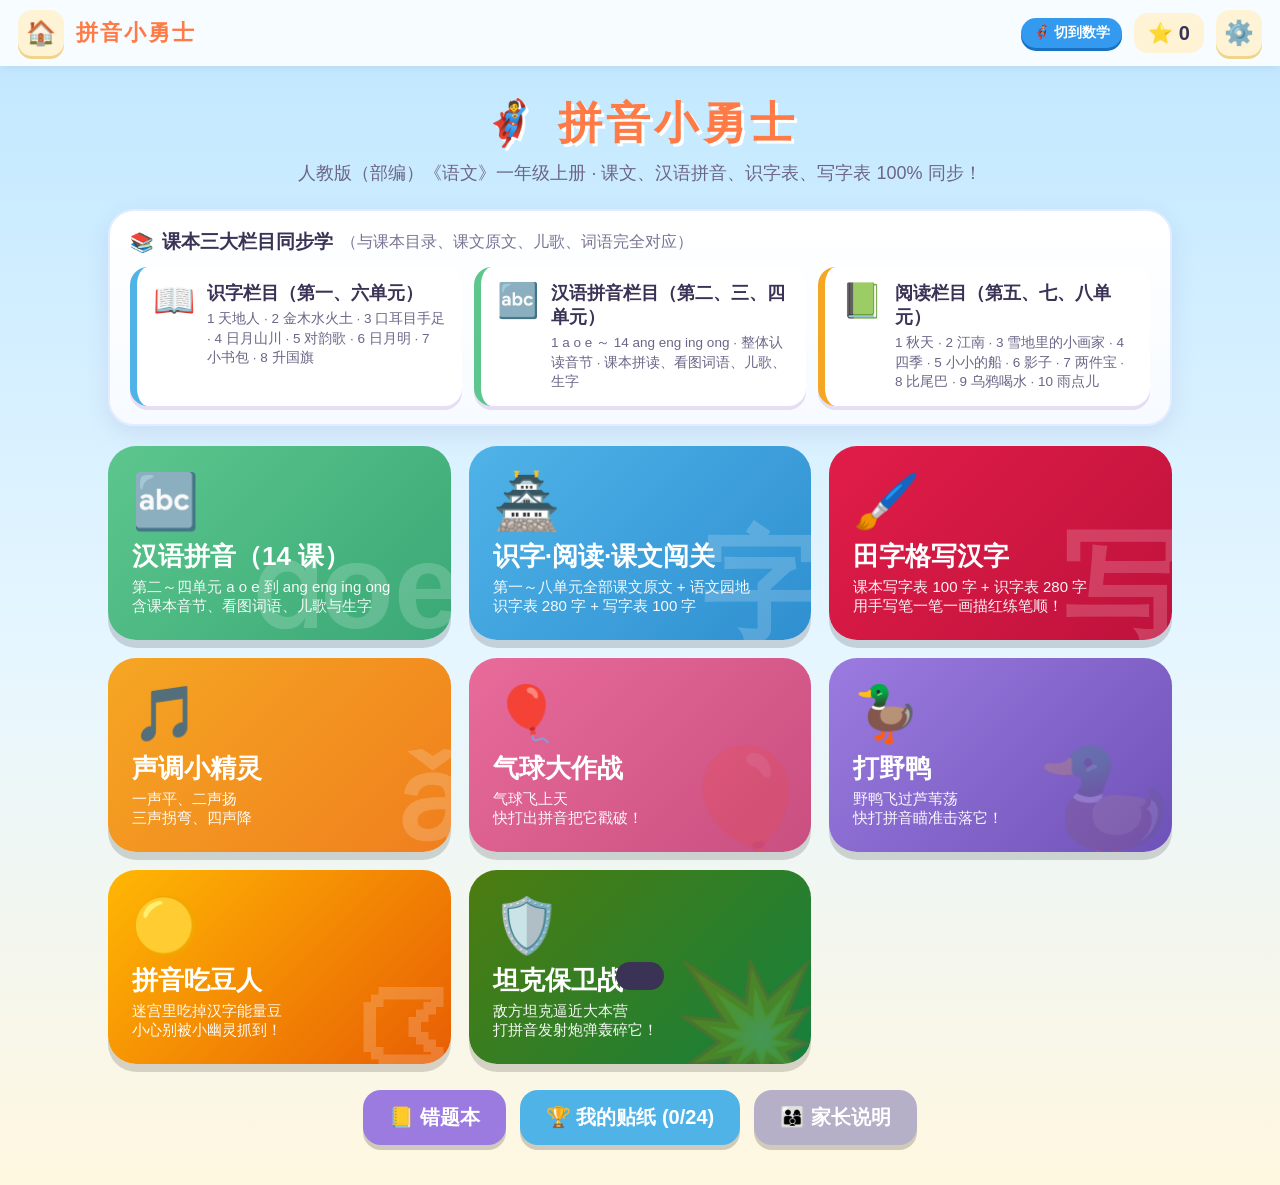
==== commit 2d1da6a0: "Keep Hanzi stroke tracing while removing Pinyin handwriting board" ====
--- a/index.html
+++ b/index.html
@@ -28,6 +28,8 @@
   <div id="toast" class="toast"></div>
   <div id="modal" class="modal hidden"></div>
 
+  <script src="hanzi-writer.min.js"></script>
+  <script src="hanzi-data.js"></script>
   <script src="data.js"></script>
   <script src="app.js"></script>
   <script>
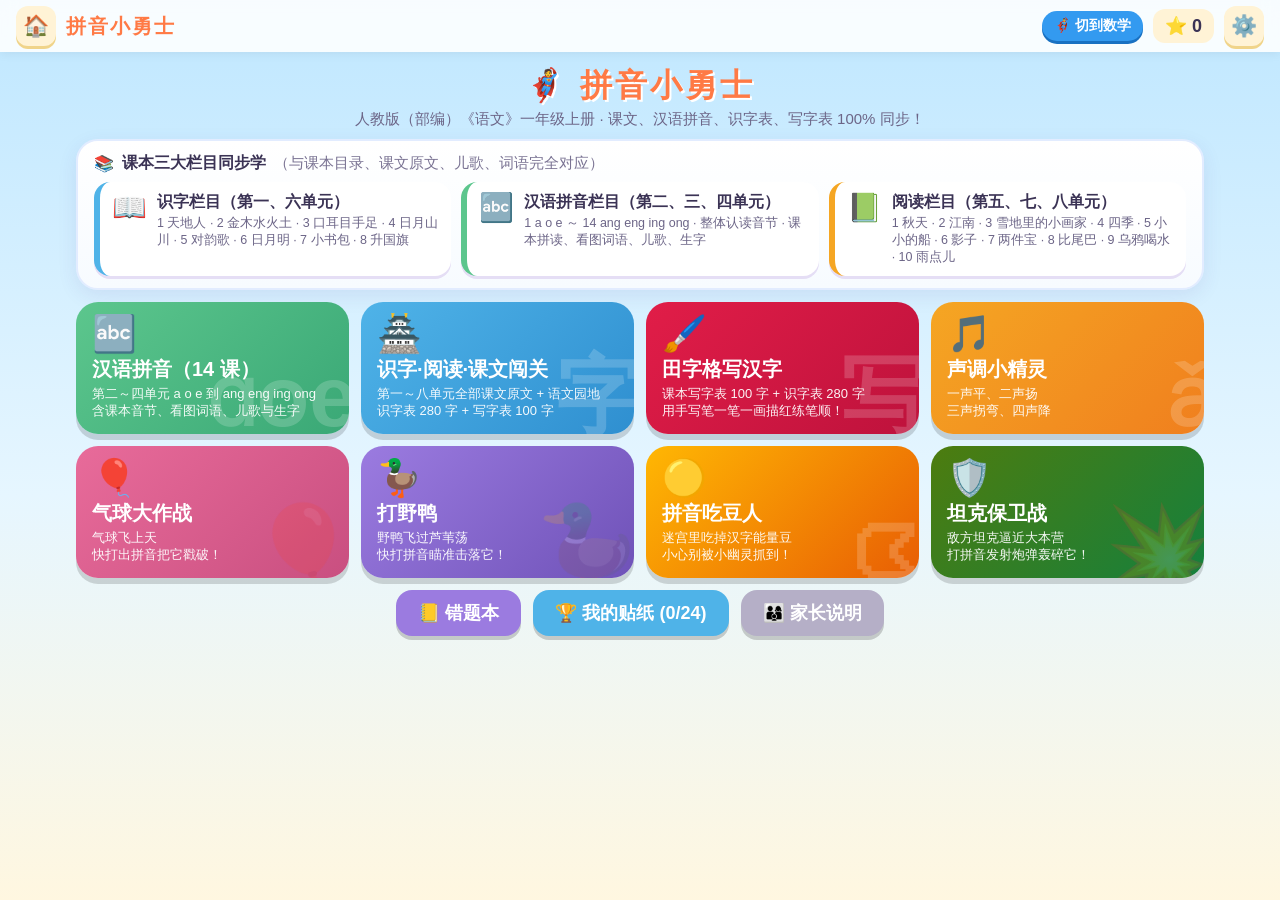
==== commit 0b1629b4: "Add online all-in-one combo web page with live game switcher (all.html, combo.html)" ====
--- a/index.html
+++ b/index.html
@@ -18,7 +18,7 @@
   <header class="topbar">
     <button class="icon-btn" id="btnHome" title="回到首页">🏠</button>
     <div class="title" id="topTitle">拼音小勇士</div>
-    <a href="math.html" style="text-decoration:none;background:#339af0;color:#fff;padding:6px 12px;border-radius:999px;font-weight:800;font-size:14px;box-shadow:0 3px 0 #1971c2;white-space:nowrap">🦸‍♂️ 切到数学</a>
+    <a href="math.html" id="btnSwitchGame" style="text-decoration:none;background:#339af0;color:#fff;padding:6px 12px;border-radius:999px;font-weight:800;font-size:14px;box-shadow:0 3px 0 #1971c2;white-space:nowrap">🦸‍♂️ 切到数学</a>
     <div class="star-count" id="starCount" title="我的星星">⭐ 0</div>
     <button class="icon-btn" id="btnSettings" title="设置">⚙️</button>
   </header>
--- a/style.css
+++ b/style.css
@@ -1,5 +1,5 @@
 :root {
-  --py-font: 'Futura', 'Century Gothic', 'Avenir Next', 'Trebuchet MS', sans-serif;
+  --py-font: 'Yuanti SC', 'PingFang SC', 'Hiragino Sans GB', 'Helvetica Neue', 'Arial', sans-serif;
   --hz-font: 'Kaiti SC', 'STKaiti', 'KaiTi', '楷体', 'PingFang SC', serif;
   --ui-font: 'PingFang SC', 'Hiragino Sans GB', 'Microsoft YaHei', sans-serif;
   --blue: #4fb3e8;
@@ -52,28 +52,28 @@
 /* ---------- 顶栏 ---------- */
 .topbar {
   position: sticky; top: 0; z-index: 10;
-  display: flex; align-items: center; gap: 12px;
-  padding: 10px 18px;
-  background: rgba(255,255,255,.85);
+  display: flex; align-items: center; gap: 10px;
+  padding: 6px 16px;
+  background: rgba(255,255,255,.88);
   backdrop-filter: blur(8px);
   box-shadow: 0 2px 10px rgba(0,0,0,.06);
 }
-.topbar .title { flex: 1; font-size: 22px; font-weight: 800; color: #ff7a45; letter-spacing: 2px; }
+.topbar .title { flex: 1; font-size: 20px; font-weight: 800; color: #ff7a45; letter-spacing: 2px; }
 .icon-btn {
-  border: none; background: #fff3d6; font-size: 24px; width: 46px; height: 46px; border-radius: 14px;
+  border: none; background: #fff3d6; font-size: 21px; width: 40px; height: 40px; border-radius: 12px;
   box-shadow: 0 3px 0 #f0d48a; transition: transform .1s;
 }
 .icon-btn:active { transform: translateY(3px); box-shadow: none; }
-.star-count { font-size: 20px; font-weight: 800; background: #fff3d6; padding: 8px 14px; border-radius: 14px; cursor: pointer; }
-
-main { position: relative; z-index: 1; max-width: 1100px; margin: 0 auto; padding: 18px 18px 40px; }
+.star-count { font-size: 18px; font-weight: 800; background: #fff3d6; padding: 6px 12px; border-radius: 12px; cursor: pointer; }
+
+main { position: relative; z-index: 1; max-width: 1160px; margin: 0 auto; padding: 10px 16px 16px; }
 
 /* ---------- 通用 ---------- */
-.screen-title { font-size: 28px; font-weight: 900; margin: 8px 0 16px; display: flex; align-items: center; gap: 12px; }
-.sub { color: #7a7393; font-size: 16px; }
+.screen-title { font-size: 24px; font-weight: 900; margin: 4px 0 12px; display: flex; align-items: center; gap: 12px; }
+.sub { color: #7a7393; font-size: 15px; }
 .btn {
-  border: none; border-radius: 18px; padding: 14px 26px; font-size: 20px; font-weight: 800; color: #fff;
-  background: var(--orange); box-shadow: 0 5px 0 rgba(0,0,0,.18); transition: transform .1s;
+  border: none; border-radius: 16px; padding: 11px 22px; font-size: 18px; font-weight: 800; color: #fff;
+  background: var(--orange); box-shadow: 0 4px 0 rgba(0,0,0,.18); transition: transform .1s;
 }
 .btn:active { transform: translateY(4px); box-shadow: 0 1px 0 rgba(0,0,0,.18); }
 .btn.blue { background: var(--blue); }
@@ -81,43 +81,43 @@
 .btn.pink { background: var(--pink); }
 .btn.purple { background: var(--purple); }
 .btn.gray { background: #b5afc7; }
-.btn.small { padding: 8px 16px; font-size: 16px; border-radius: 14px; }
-.row { display: flex; gap: 14px; flex-wrap: wrap; align-items: center; }
+.btn.small { padding: 7px 14px; font-size: 15px; border-radius: 12px; }
+.row { display: flex; gap: 12px; flex-wrap: wrap; align-items: center; }
 .center { text-align: center; justify-content: center; }
-.card { background: var(--card); border-radius: 26px; padding: 22px; box-shadow: 0 8px 24px rgba(80,60,140,.10); }
+.card { background: var(--card); border-radius: 22px; padding: 16px 18px; box-shadow: 0 6px 20px rgba(80,60,140,.09); }
 .hidden { display: none !important; }
 
-/* ---------- 首页 ---------- */
-.hero { text-align: center; margin: 10px 0 24px; }
-.hero h1 { font-size: 44px; margin: 0; color: #ff7a45; text-shadow: 3px 3px 0 #fff; letter-spacing: 4px; }
-.hero p { font-size: 18px; color: #6c6587; margin: 8px 0 0; }
-.mode-grid { display: grid; grid-template-columns: repeat(auto-fit, minmax(260px, 1fr)); gap: 18px; }
+/* ---------- 首页（适配 iPad Pro 11 寸一屏展示） ---------- */
+.hero { text-align: center; margin: 2px 0 10px; }
+.hero h1 { font-size: 32px; margin: 0; color: #ff7a45; text-shadow: 2px 2px 0 #fff; letter-spacing: 3px; display: inline-block; }
+.hero p { font-size: 15px; color: #6c6587; margin: 2px 0 0; }
+.mode-grid { display: grid; grid-template-columns: repeat(4, 1fr); gap: 12px; }
 .mode-card {
-  border: none; text-align: left; border-radius: 28px; padding: 24px; color: #fff; min-height: 170px;
-  box-shadow: 0 8px 0 rgba(0,0,0,.15); transition: transform .15s; position: relative; overflow: hidden;
-}
-.mode-card:hover { transform: translateY(-4px) rotate(-.5deg); }
-.mode-card:active { transform: translateY(4px); box-shadow: 0 3px 0 rgba(0,0,0,.15); }
-.mode-card .emoji { font-size: 54px; }
-.mode-card h2 { margin: 6px 0 4px; font-size: 26px; }
-.mode-card p { margin: 0; font-size: 15px; opacity: .95; }
-.mode-card .big-bg { position: absolute; right: -10px; bottom: -30px; font-size: 120px; opacity: .18; font-family: var(--py-font); font-weight: 700; }
-.mini-links { display: flex; gap: 14px; justify-content: center; margin-top: 26px; flex-wrap: wrap; }
+  border: none; text-align: left; border-radius: 22px; padding: 14px 16px; color: #fff; min-height: 118px;
+  box-shadow: 0 6px 0 rgba(0,0,0,.15); transition: transform .15s; position: relative; overflow: hidden;
+}
+.mode-card:hover { transform: translateY(-3px) rotate(-.4deg); }
+.mode-card:active { transform: translateY(3px); box-shadow: 0 2px 0 rgba(0,0,0,.15); }
+.mode-card .emoji { font-size: 36px; line-height: 1; }
+.mode-card h2 { margin: 4px 0 2px; font-size: 20px; }
+.mode-card p { margin: 0; font-size: 13px; opacity: .95; line-height: 1.35; }
+.mode-card .big-bg { position: absolute; right: -8px; bottom: -22px; font-size: 86px; opacity: .18; font-family: var(--py-font); font-weight: 700; }
+.mini-links { display: flex; gap: 12px; justify-content: center; margin-top: 12px; flex-wrap: wrap; }
 
 /* ---------- 课程列表与课本同步栏目 ---------- */
-.textbook-bar { margin-bottom: 20px; padding: 18px 20px; border: 2px solid #e2ecff; background: linear-gradient(180deg, #ffffff 0%, #f7fbff 100%); }
-.tb-head { font-size: 19px; margin-bottom: 12px; display: flex; align-items: center; gap: 8px; flex-wrap: wrap; }
-.tb-grid { display: grid; grid-template-columns: repeat(auto-fit, minmax(280px, 1fr)); gap: 12px; }
+.textbook-bar { margin-bottom: 12px; padding: 12px 16px; border: 2px solid #e2ecff; background: linear-gradient(180deg, #ffffff 0%, #f7fbff 100%); }
+.tb-head { font-size: 16px; margin-bottom: 8px; display: flex; align-items: center; gap: 8px; flex-wrap: wrap; }
+.tb-grid { display: grid; grid-template-columns: repeat(3, 1fr); gap: 10px; }
 .tb-btn {
-  border: none; background: #fff; border-radius: 18px; padding: 14px 16px; text-align: left;
-  display: flex; align-items: flex-start; gap: 12px; border-left: 7px solid var(--c, var(--blue));
-  box-shadow: 0 4px 0 #e5def5; transition: transform .12s;
+  border: none; background: #fff; border-radius: 16px; padding: 10px 12px; text-align: left;
+  display: flex; align-items: flex-start; gap: 10px; border-left: 6px solid var(--c, var(--blue));
+  box-shadow: 0 3px 0 #e5def5; transition: transform .12s;
 }
 .tb-btn:hover { transform: translateY(-2px); background: #fcfdff; }
 .tb-btn:active { transform: translateY(2px); box-shadow: 0 1px 0 #e5def5; }
-.tb-icon { font-size: 34px; line-height: 1; flex-shrink: 0; margin-top: 2px; }
-.tb-title { font-size: 18px; font-weight: 900; color: var(--ink); margin-bottom: 4px; }
-.tb-desc { font-size: 13.5px; color: #6c6587; line-height: 1.45; }
+.tb-icon { font-size: 28px; line-height: 1; flex-shrink: 0; margin-top: 2px; }
+.tb-title { font-size: 16px; font-weight: 900; color: var(--ink); margin-bottom: 2px; }
+.tb-desc { font-size: 12.5px; color: #6c6587; line-height: 1.35; }
 
 .cat-tabs { display: flex; gap: 10px; flex-wrap: wrap; margin-bottom: 18px; }
 .cat-tab {
@@ -256,71 +256,79 @@
 
 /* ---------- 田字格 ---------- */
 .tzg {
-  width: 190px; height: 190px; margin: 0 auto; position: relative;
+  width: 140px; height: 140px; margin: 0 auto; position: relative;
   border: 3px solid #e85a5a; background: #fffdf8;
   display: flex; align-items: center; justify-content: center;
 }
 .tzg::before, .tzg::after { content: ''; position: absolute; pointer-events: none; }
 .tzg::before { left: 0; right: 0; top: 50%; border-top: 2px dashed #f2a3a3; }
 .tzg::after { top: 0; bottom: 0; left: 50%; border-left: 2px dashed #f2a3a3; }
-.tzg .hz { font-family: var(--hz-font); font-size: 150px; line-height: 1; position: relative; z-index: 1; }
-
-/* ---------- 打字闯关 ---------- */
-.play-wrap { display: grid; grid-template-columns: 1fr; gap: 16px; }
-.progress { height: 18px; background: #fff; border-radius: 12px; overflow: hidden; box-shadow: inset 0 2px 4px rgba(0,0,0,.08); flex: 1; }
+.tzg .hz { font-family: var(--hz-font); font-size: 112px; line-height: 1; position: relative; z-index: 1; }
+
+/* ---------- 打字闯关（适配 iPad Pro 11 寸一屏双栏+全宽键盘） ---------- */
+.play-wrap { display: grid; grid-template-columns: 1fr; gap: 10px; }
+.round-top-grid { display: grid; grid-template-columns: 1fr 1fr; gap: 12px; align-items: stretch; }
+.ans-card { display: flex; flex-direction: column; justify-content: center; padding: 14px 18px; }
+.kb-card { padding: 10px 14px 12px; }
+.progress { height: 14px; background: #fff; border-radius: 12px; overflow: hidden; box-shadow: inset 0 2px 4px rgba(0,0,0,.08); flex: 1; }
 .progress > div { height: 100%; background: linear-gradient(90deg, #ffd34e, #ff9f43); border-radius: 12px; transition: width .4s; }
-.play-head { display: flex; align-items: center; gap: 14px; }
-.play-head .pc { font-weight: 800; font-size: 18px; min-width: 64px; text-align: right; }
-
-.question { text-align: center; position: relative; padding: 18px 22px 22px; }
-.question .prompt { font-size: 18px; color: #7a7393; margin-bottom: 10px; }
-.question .hintpy { font-size: 40px; color: #b6b0c9; min-height: 52px; }
-.question .word { font-size: 26px; margin-top: 12px; font-family: var(--hz-font); color: #6c6587; }
+.play-head { display: flex; align-items: center; gap: 12px; }
+.play-head .pc { font-weight: 800; font-size: 17px; min-width: 60px; text-align: right; }
+
+.question { text-align: center; position: relative; padding: 12px 18px; display: flex; flex-direction: column; align-items: center; justify-content: center; }
+.question .prompt { font-size: 16px; color: #7a7393; margin-bottom: 6px; }
+.question .hintpy { font-size: 32px; color: #b6b0c9; min-height: 36px; line-height: 1.1; }
+.question .word { font-size: 22px; margin-top: 6px; font-family: var(--hz-font); color: #6c6587; }
 .question .word b { color: var(--red); }
-.question .bigpy { font-size: 110px; color: var(--ink); line-height: 1.3; margin-top: 28px; }
-.question .bigletter { font-size: 130px; color: var(--red); font-family: var(--py-font); line-height: 1.1; }
-.question .emoji-hint { font-size: 50px; }
+.question .bigpy { font-size: 76px; color: var(--ink); line-height: 1.2; margin-top: 8px; }
+.question .bigletter { font-size: 96px; color: var(--red); font-family: var(--py-font); line-height: 1.05; }
+.question .emoji-hint { font-size: 40px; line-height: 1.1; }
 .speak-btn {
-  position: absolute; right: 18px; top: 18px; border: none; background: #e6f6ff; font-size: 30px;
-  width: 60px; height: 60px; border-radius: 50%; box-shadow: 0 4px 0 #b9def3;
+  position: absolute; right: 12px; top: 12px; border: none; background: #e6f6ff; font-size: 26px;
+  width: 50px; height: 50px; border-radius: 50%; box-shadow: 0 3px 0 #b9def3;
 }
 .speak-btn:active { transform: translateY(3px); box-shadow: none; }
-.hint-btn { position: absolute; left: 18px; top: 18px; border: none; background: #fff3d6; font-size: 26px; width: 60px; height: 60px; border-radius: 50%; box-shadow: 0 4px 0 #f0d48a; }
+.hint-btn { position: absolute; left: 12px; top: 12px; border: none; background: #fff3d6; font-size: 22px; width: 50px; height: 50px; border-radius: 50%; box-shadow: 0 3px 0 #f0d48a; }
 
 .answer-box {
-  margin: 4px auto 0; min-width: 260px; max-width: 520px; min-height: 96px;
-  border: 4px dashed #c9c1e6; border-radius: 22px; background: #faf8ff;
-  display: flex; align-items: center; justify-content: center; font-size: 64px; padding: 6px 20px;
+  margin: 0 auto; width: 100%; min-width: 220px; max-width: 440px; min-height: 82px;
+  border: 4px dashed #c9c1e6; border-radius: 20px; background: #faf8ff;
+  display: flex; align-items: center; justify-content: center; font-size: 56px; padding: 4px 16px;
   transition: border-color .2s, background .2s;
 }
 .answer-box.ok { border-color: var(--green); background: #eafaf1; border-style: solid; }
 .answer-box.bad { border-color: var(--red); background: #fff0f0; animation: shake .4s; }
-.answer-box .cursor { display: inline-block; width: 4px; height: 60px; background: #9b7be0; margin-left: 4px; animation: blink 1s steps(1) infinite; vertical-align: middle; }
+.answer-box .cursor { display: inline-block; width: 4px; height: 50px; background: #9b7be0; margin-left: 4px; animation: blink 1s steps(1) infinite; vertical-align: middle; }
 @keyframes blink { 50% { opacity: 0; } }
 @keyframes shake { 0%,100% { transform: translateX(0); } 20% { transform: translateX(-12px); } 40% { transform: translateX(12px); } 60% { transform: translateX(-8px); } 80% { transform: translateX(8px); } }
-.feedback { text-align: center; font-size: 22px; font-weight: 800; min-height: 34px; margin-top: 10px; }
+.feedback { text-align: center; font-size: 20px; font-weight: 800; min-height: 28px; margin-top: 8px; }
 .feedback.ok { color: var(--green); }
 .feedback.bad { color: var(--red); }
-.tone-tip { text-align: center; color: #8a83a3; font-size: 15px; margin-top: 6px; }
-.tone-tip .k { display: inline-block; background: #fff; border-radius: 6px; padding: 0 6px; margin: 0 2px; box-shadow: 0 2px 0 #ddd; font-weight: 700; }
-
-/* ---------- 屏幕键盘 ---------- */
-.kb { display: flex; flex-direction: column; gap: 8px; align-items: center; margin-top: 6px; }
-.kb-row { display: flex; gap: 7px; }
+.tone-tip { text-align: center; color: #8a83a3; font-size: 14px; margin-top: 4px; }
+.tone-tip .k { display: inline-block; background: #fff; border-radius: 6px; padding: 0 6px; margin: 0 2px; box-shadow: 0 2px 0 #ddd; font-weight: 800; font-size: 16px; }
+
+/* ---------- 屏幕键盘（大字号标准拼音字母 + 直接显示声调符号 + 一屏高度适配） ---------- */
+.kb { display: flex; flex-direction: column; gap: 7px; align-items: center; margin-top: 4px; width: 100%; }
+.kb-row { display: flex; gap: 8px; justify-content: center; width: 100%; max-width: 1040px; }
 .key {
-  width: 58px; height: 58px; border: none; border-radius: 14px; background: #fff; font-size: 26px;
+  flex: 1; max-width: 92px; min-width: 56px; height: 58px;
+  border: 2px solid #ebe5f7; border-radius: 16px; background: #fff; font-size: 42px; font-weight: 700;
   font-family: var(--py-font); color: var(--ink); box-shadow: 0 4px 0 #d8d1ec; transition: transform .08s, background .2s;
-  position: relative;
-}
-.key small { position: absolute; right: 5px; bottom: 2px; font-size: 13px; color: var(--pink); }
-.key.wide { width: 96px; font-size: 20px; font-family: var(--ui-font); font-weight: 700; }
-.key.tone { width: 82px; font-size: 18px; font-family: var(--ui-font); }
-.key.tone b { font-family: var(--py-font); font-size: 22px; }
-.key.tone.t1 { background: #fdecea; } .key.tone.t2 { background: #fef3e2; }
-.key.tone.t3 { background: #e7f7ee; } .key.tone.t4 { background: #e8f1fe; }
-.key.tone.t0 { background: #f1eef8; }
-.key.ok { background: var(--green); color: #fff; }
-.key.del { background: #ffe1e1; }
+  position: relative; display: inline-flex; align-items: center; justify-content: center; padding: 0;
+}
+.key .py { font-size: 42px; font-weight: 700; line-height: 1; }
+.key.wide { flex: 1.55; max-width: 144px; font-size: 22px; font-family: var(--ui-font); font-weight: 800; }
+.key.tone { flex: 1.35; max-width: 132px; height: 58px; font-family: var(--ui-font); font-weight: 800; }
+.key.tone .tone-svg-wrap { display: flex; align-items: center; justify-content: center; width: 100%; height: 100%; }
+.key.tone svg { width: 60px; height: 34px; display: block; }
+.key.tone svg path { stroke-width: 6.5; }
+.key.tone.t1 { background: #fdecea; color: var(--t1); border-color: #f9c6c0; }
+.key.tone.t2 { background: #fef3e2; color: var(--t2); border-color: #fad7a0; }
+.key.tone.t3 { background: #e7f7ee; color: var(--t3); border-color: #a9dfbf; }
+.key.tone.t4 { background: #e8f1fe; color: var(--t4); border-color: #a9cce3; }
+.key.tone.t0 { background: #f1eef8; color: #6c5ce7; border-color: #d6c8f5; font-size: 24px; }
+.key.ok { background: var(--green); color: #fff; border-color: #46b078; }
+.key.del { background: #ffe1e1; color: #c92a2a; border-color: #ffc9c9; }
 .key.pressed, .key:active { transform: translateY(4px); box-shadow: 0 0 0 #d8d1ec; }
 .key.next { background: #ffe066 !important; animation: glow 1s ease-in-out infinite; }
 @keyframes glow { 0%,100% { box-shadow: 0 4px 0 #e0b800, 0 0 0 0 rgba(255,214,0,.6); } 50% { box-shadow: 0 4px 0 #e0b800, 0 0 0 8px rgba(255,214,0,0); } }
@@ -345,7 +353,7 @@
 
 /* ---------- 气球大作战 ---------- */
 .balloon-stage {
-  position: relative; height: 52vh; min-height: 380px; border-radius: 26px; overflow: hidden;
+  position: relative; height: calc(100dvh - 365px); min-height: 240px; max-height: 430px; border-radius: 24px; overflow: hidden;
   background: linear-gradient(180deg, #8fd3ff 0%, #c9ecff 70%, #a6e3a1 70%, #7ccf7a 100%);
   box-shadow: inset 0 0 0 4px rgba(255,255,255,.6);
 }
@@ -368,11 +376,11 @@
 .balloon.target .body { outline: 4px solid #fff; outline-offset: 2px; }
 .balloon.boom { animation: boom .35s forwards; }
 @keyframes boom { to { transform: scale(1.8); opacity: 0; } }
-.hud { display: flex; align-items: center; gap: 12px; font-size: 22px; font-weight: 800; margin-bottom: 10px; flex-wrap: wrap; }
-.hud .typed { flex: 1; text-align: center; background: #fff; border-radius: 16px; padding: 4px 12px; min-height: 52px; font-size: 38px; min-width: 180px; }
-.speed-bar { display: inline-flex; background: #fff; padding: 4px; border-radius: 14px; gap: 4px; box-shadow: 0 3px 0 #e5def5; }
+.hud { display: flex; align-items: center; gap: 10px; font-size: 20px; font-weight: 800; margin-bottom: 6px; flex-wrap: wrap; }
+.hud .typed { flex: 1; text-align: center; background: #fff; border-radius: 14px; padding: 2px 12px; min-height: 44px; font-size: 32px; min-width: 160px; display: flex; align-items: center; justify-content: center; }
+.speed-bar { display: inline-flex; background: #fff; padding: 3px; border-radius: 12px; gap: 4px; box-shadow: 0 2px 0 #e5def5; }
 .spd-btn {
-  border: none; background: transparent; padding: 6px 10px; border-radius: 10px; font-size: 14px; font-weight: 800; color: #7a7393;
+  border: none; background: transparent; padding: 5px 9px; border-radius: 9px; font-size: 13px; font-weight: 800; color: #7a7393;
   transition: background .15s, color .15s;
 }
 .spd-btn.active { background: var(--orange); color: #fff; }
@@ -382,7 +390,7 @@
 
 /* ---------- 打野鸭 ---------- */
 .duck-stage {
-  position: relative; height: 52vh; min-height: 380px; border-radius: 26px; overflow: hidden;
+  position: relative; height: calc(100dvh - 365px); min-height: 240px; max-height: 430px; border-radius: 24px; overflow: hidden;
   background: linear-gradient(180deg, #56ccf2 0%, #a2e2ff 64%, #4facfe 64%, #2b86c5 76%, #56ab2f 76%, #a8e063 100%);
   box-shadow: inset 0 0 0 4px rgba(255,255,255,.6);
 }
@@ -471,14 +479,16 @@
 
 /* ---------- 拼音吃豆人 ---------- */
 .pac-stage {
-  position: relative; border-radius: 26px; overflow: hidden;
-  background: #131129; padding: 14px;
+  position: relative; height: calc(100dvh - 365px); min-height: 245px; max-height: 430px;
+  border-radius: 24px; overflow: hidden;
+  background: #131129; padding: 8px 12px;
+  display: flex; align-items: center; justify-content: center;
   box-shadow: inset 0 0 0 4px #2e2963, 0 8px 24px rgba(20,16,50,.22);
 }
 .pac-stage.hurt { animation: hurtFlash .35s ease-out; }
 @keyframes hurtFlash { 0%, 50% { background: #7f1d1d; } 100% { background: #131129; } }
 .pac-grid {
-  position: relative; display: grid; width: 100%; max-width: 820px; margin: 0 auto;
+  position: relative; display: grid; height: 100%; width: auto; max-width: 100%; margin: 0 auto;
   aspect-ratio: 11 / 7;
 }
 .pac-cell {
@@ -563,7 +573,7 @@
 
 /* ---------- 坦克保卫战 ---------- */
 .tank-stage {
-  position: relative; height: 52vh; min-height: 390px; border-radius: 26px; overflow: hidden;
+  position: relative; height: calc(100dvh - 365px); min-height: 245px; max-height: 430px; border-radius: 24px; overflow: hidden;
   background:
     radial-gradient(circle at 20% 35%, rgba(255,255,255,.04) 0 40px, transparent 41px),
     radial-gradient(circle at 75% 60%, rgba(255,255,255,.04) 0 55px, transparent 56px),
@@ -699,14 +709,17 @@
 .hw-btns { display: flex; flex-direction: column; gap: 6px; justify-content: center; }
 .hw-solo { display: flex; flex-direction: column; align-items: center; max-width: 360px; }
 
-/* ---------- 田字格手写笔练汉字 ---------- */
-.hw-hanzi-stage { text-align: center; position: relative; padding: 20px; }
-.hw-mode-switch { display: flex; gap: 10px; justify-content: center; flex-wrap: wrap; margin-bottom: 12px; }
-.hw-hanzi-info { position: relative; margin-bottom: 10px; }
-.hw-hanzi-info .hw-py { font-size: 46px; color: var(--red); line-height: 1.1; }
+/* ---------- 田字格手写笔练汉字（适配 iPad Pro 11 寸双栏一屏展示） ---------- */
+.hw-hanzi-stage { text-align: center; position: relative; padding: 16px 22px; }
+.hw-hanzi-body { display: flex; align-items: center; justify-content: center; gap: 28px; flex-wrap: wrap; }
+.hw-left-col { flex: 1; min-width: 300px; max-width: 520px; display: flex; flex-direction: column; align-items: center; }
+.hw-right-col { flex: none; display: flex; align-items: center; justify-content: center; }
+.hw-mode-switch { display: flex; gap: 10px; justify-content: center; flex-wrap: wrap; margin-bottom: 10px; }
+.hw-hanzi-info { position: relative; margin-bottom: 6px; width: 100%; }
+.hw-hanzi-info .hw-py { font-size: 48px; color: var(--red); line-height: 1.1; }
 .hw-hanzi-info .hw-word { font-family: var(--hz-font); font-size: 26px; color: #544d6e; margin-top: 4px; }
 .hw-hanzi-info .hw-word b { color: #e11d48; }
-.tzg-writer-wrap { display: flex; justify-content: center; margin: 8px 0; }
+.tzg-writer-wrap { display: flex; justify-content: center; margin: 4px 0; }
 .tzg.writer-box {
   width: 286px; height: 286px; border-width: 4px; border-color: #e11d48;
   background: #fffdf9; border-radius: 12px; touch-action: none;
@@ -714,18 +727,18 @@
 }
 .tzg.writer-box svg { position: relative; z-index: 2; touch-action: none; }
 .hw-stroke-status {
-  font-size: 19px; font-weight: 800; color: #544d6e; min-height: 30px; margin-top: 8px;
+  font-size: 18px; font-weight: 800; color: #544d6e; min-height: 28px; margin-top: 4px;
 }
 .hw-stroke-status.ok { color: #16a34a; }
 .hw-stroke-status.bad { color: #e11d48; }
-.hw-stroke-status.win { color: #d97706; font-size: 22px; }
+.hw-stroke-status.win { color: #d97706; font-size: 20px; }
 .hw-char-strip {
-  display: flex; gap: 8px; justify-content: center; flex-wrap: wrap;
-  margin-top: 16px; padding-top: 12px; border-top: 1px dashed #e5def5;
+  display: flex; gap: 6px; justify-content: center; flex-wrap: wrap;
+  margin-top: 12px; padding-top: 10px; border-top: 1px dashed #e5def5; width: 100%;
 }
 .strip-char {
-  border: 2px solid #e2e8f0; background: #fff; border-radius: 12px; width: 48px; height: 48px;
-  font-family: var(--hz-font); font-size: 26px; color: #475569;
+  border: 2px solid #e2e8f0; background: #fff; border-radius: 10px; width: 42px; height: 42px;
+  font-family: var(--hz-font); font-size: 24px; color: #475569;
 }
 .strip-char.active { background: #ffe4e6; border-color: #e11d48; color: #be123c; font-weight: 800; }
 
@@ -771,14 +784,22 @@
 .confetti { position: fixed; top: -20px; font-size: 26px; z-index: 60; pointer-events: none; animation: fall linear forwards; }
 @keyframes fall { to { transform: translateY(110vh) rotate(720deg); } }
 
+@media (max-width: 920px) {
+  .mode-grid { grid-template-columns: repeat(2, 1fr); }
+  .tb-grid { grid-template-columns: 1fr; }
+}
+
 @media (max-width: 760px) {
-  .key { width: 30px; height: 46px; font-size: 18px; border-radius: 10px; }
-  .key.wide { width: 64px; font-size: 15px; }
-  .key.tone { width: 54px; font-size: 13px; }
-  .kb-row { gap: 4px; }
+  .round-top-grid { grid-template-columns: 1fr; }
+  .key { min-width: 0; height: 56px; font-size: 34px; border-radius: 14px; }
+  .key .py { font-size: 34px; }
+  .key.wide { font-size: 19px; }
+  .key.tone { height: 56px; font-size: 20px; }
+  .key.tone svg { width: 48px; height: 28px; }
+  .kb-row { gap: 5px; }
   .tone-song, .tone-btns { grid-template-columns: repeat(2, 1fr); }
-  .question .bigpy { font-size: 72px; }
-  .tzg { width: 150px; height: 150px; }
-  .tzg .hz { font-size: 118px; }
-  .answer-box { font-size: 46px; }
-}
+  .question .bigpy { font-size: 64px; }
+  .tzg { width: 128px; height: 128px; }
+  .tzg .hz { font-size: 102px; }
+  .answer-box { font-size: 44px; min-height: 70px; }
+}
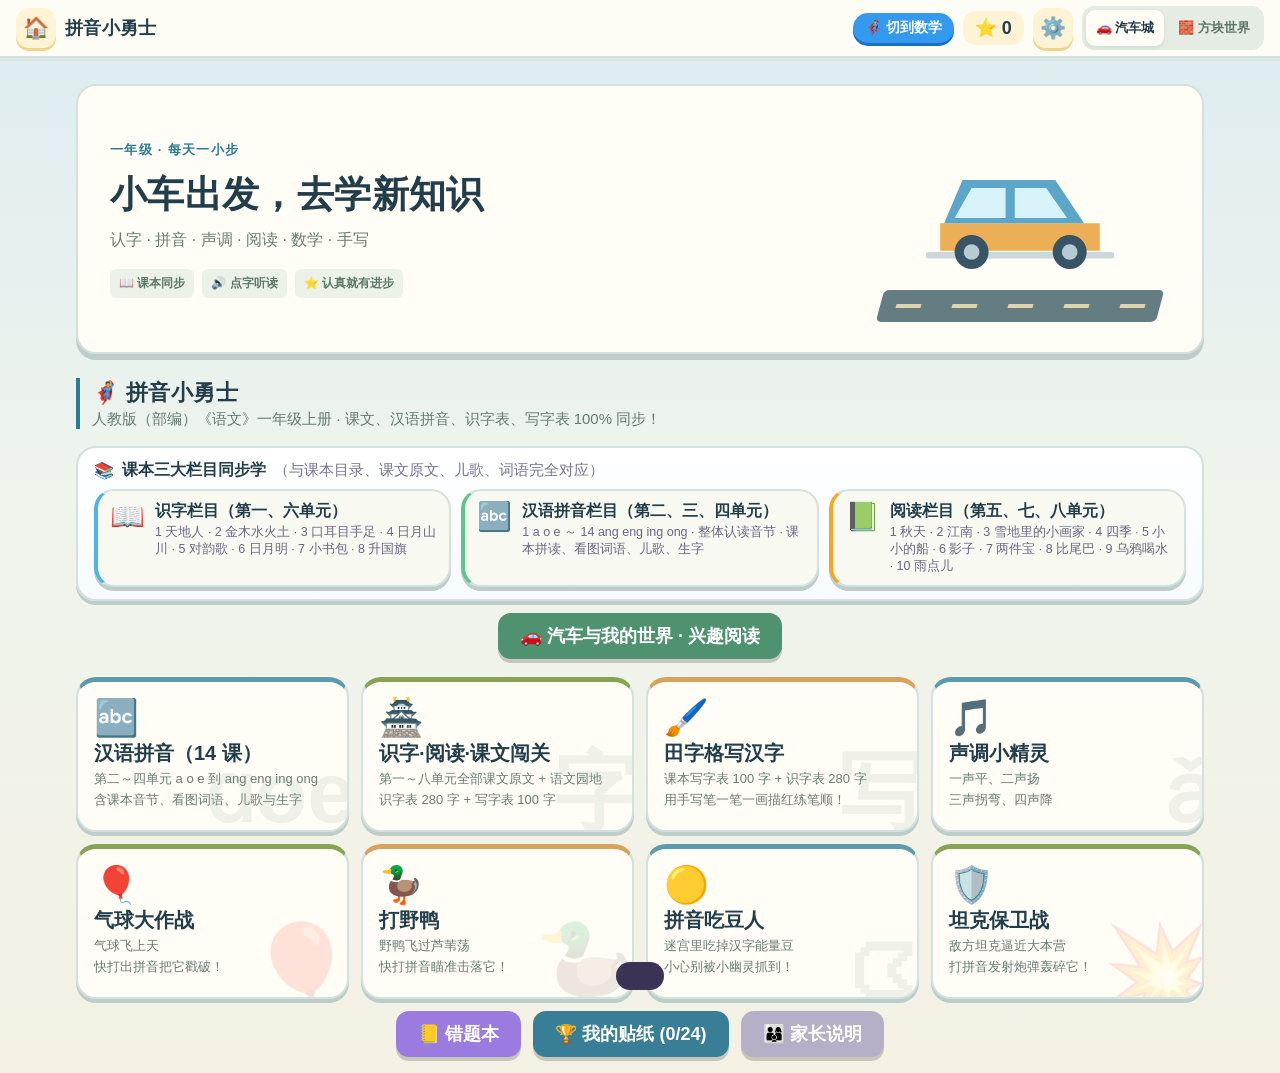
==== commit 9b5910aa: "新增汽车方块主题学习与700道分章练习，题目仅逐字点读" ====
--- a/index.html
+++ b/index.html
@@ -8,7 +8,9 @@
   <meta name="apple-mobile-web-app-title" content="拼音小勇士">
   <link rel="manifest" href="manifest.json">
   <title>拼音小勇士 · 一年级拼音打字游戏</title>
-  <link rel="stylesheet" href="style.css">
+  <link rel="stylesheet" href="style.css?v=encourage-1">
+  <link rel="stylesheet" href="designs/arcade-upgrade/arcade-upgrade.css?v=arcade2">
+  <link rel="stylesheet" href="learning-theme.css?v=worlds1">
 </head>
 <body>
   <div class="sky">
@@ -31,7 +33,21 @@
   <script src="hanzi-writer.min.js"></script>
   <script src="hanzi-data.js"></script>
   <script src="data.js"></script>
-  <script src="app.js"></script>
+  <script src="math-unit4-literacy.js?v=1"></script>
+  <script src="yuwen-garden5-literacy.js?v=1"></script>
+  <script src="question-learning-data.js?v=worlds1"></script>
+  <script src="pinyin-audio-data.js?v=tts3"></script>
+  <script src="teacher-voice-data.js?v=tts3"></script>
+  <script src="math-unit4-voice.js?v=1"></script>
+  <script src="yuwen-garden5-voice.js?v=1"></script>
+  <script src="question-learning-voice.js?v=worlds1"></script>
+  <script src="question-character-voice.js?v=worlds1"></script>
+  <script src="teacher-voice-player.js?v=tts3-worlds1"></script>
+  <script src="designs/arcade-upgrade/arcade-sound-data.js?v=real-sfx1"></script>
+  <script src="designs/arcade-upgrade/arcade-fx.js?v=real-sfx1"></script>
+  <script src="question-learning-illustrations.js?v=worlds1"></script>
+  <script src="learning-theme.js?v=worlds1"></script>
+  <script src="app.js?v=worlds1"></script>
   <script>
     if ('serviceWorker' in navigator && (location.protocol === 'https:' || location.hostname === 'localhost')) {
       navigator.serviceWorker.register('./sw.js').catch(() => {});
--- a/style.css
+++ b/style.css
@@ -803,3 +803,20 @@
   .tzg .hz { font-size: 102px; }
   .answer-box { font-size: 44px; min-height: 70px; }
 }
+
+/* 声调在字母键盘上方：先输入字母，再点击完整音节的声调。 */
+.kb .tone-row{gap:8px;margin-bottom:3px;}
+.kb .tone-row .key.tone{max-width:none;min-width:0;flex-direction:row;gap:8px;font-family:var(--ui-font);height:52px;}
+.kb .tone-row .tone-svg-wrap{width:40px;height:24px;flex:none;}
+.kb .tone-row .tone-svg-wrap svg{width:40px;height:24px;}
+.kb .tone-row .tone-name{font-size:17px;font-weight:800;line-height:1;}
+.kb .tone-row .key.tone.t0{font-size:17px;}
+.kb .tone-row .key.ok{height:52px;font-size:18px;}
+.kb .tone-row .key.selected{box-shadow:inset 0 0 0 3px currentColor,0 3px 0 #b9b29b;transform:translateY(1px);}
+@media(max-width:650px){.kb .tone-row{gap:5px}.kb .tone-row .key.tone{gap:3px}.kb .tone-row .tone-svg-wrap,.kb .tone-row .tone-svg-wrap svg{width:26px;height:22px}.kb .tone-row .tone-name,.kb .tone-row .key.tone.t0{font-size:14px}.kb .tone-row .key.ok{font-size:15px}}
+@media(max-width:420px){.kb .tone-row .key.tone{flex-direction:column;gap:1px}.kb .tone-row .tone-svg-wrap,.kb .tone-row .tone-svg-wrap svg{height:20px}.kb .tone-row .tone-name{font-size:12px}.kb .tone-row .key.ok{font-size:13px}}
+
+/* 试卷题意练习 */
+.ql-shell{max-width:900px;margin:0 auto;padding:18px 14px 45px}.ql-hero{margin:14px 0 18px;display:flex;align-items:center;gap:20px;background:linear-gradient(120deg,#e5f7ef,#e8f1ff);border:2px solid #c9e9dc;border-radius:24px;padding:25px}.ql-icon{font-size:56px;line-height:1}.ql-hero h1,.ql-finish h1{font-size:clamp(23px,4vw,34px);margin:7px 0;color:#244e51}.ql-hero p,.ql-finish p{font-size:17px;line-height:1.6;color:#526e70;margin:5px 0}.ql-eyebrow{font-weight:800;color:#428c78}.ql-intro{font-weight:700;color:#58736c;margin:20px 4px}.ql-modes{display:grid;grid-template-columns:repeat(2,minmax(0,1fr));gap:16px}.ql-mode{min-height:180px;display:flex;flex-direction:column;align-items:flex-start;text-align:left;gap:8px;background:#fff;border:2px solid #d7e9df;border-radius:20px;padding:22px;box-shadow:0 5px 0 #dbeadf;color:#365a52;cursor:pointer}.ql-mode:active,.ql-choice:active{transform:translateY(2px)}.ql-mode-icon{font-size:32px}.ql-mode strong{font-size:22px}.ql-mode b{color:#238565}.ql-library{margin-top:25px}.ql-round{max-width:760px}.ql-round-head{display:flex;align-items:center;justify-content:space-between;gap:10px;font-weight:800;color:#426b61}.ql-progress{height:10px;background:#dcebe1;border-radius:10px;margin:16px 0;overflow:hidden}.ql-progress span{display:block;height:100%;background:#59bd8b;border-radius:10px}.ql-question{border-radius:22px;background:#f1f8ff;border:2px solid #d6eafa;padding:22px;margin-bottom:16px}.ql-question h2{font-size:clamp(20px,3.5vw,27px);line-height:1.55;color:#254b62;margin:12px 0}.ql-question-label{font-weight:800;color:#54869b}.ql-options{display:grid;gap:10px}.ql-option-row{display:flex;gap:8px}.ql-choice{flex:1;text-align:left;min-height:62px;border:2px solid #dce8df;border-radius:16px;background:white;padding:12px 16px;font-size:19px;font-weight:700;color:#365651;cursor:pointer}.ql-choice span{display:inline-grid;place-items:center;background:#e9f4ed;color:#43866d;border-radius:50%;width:30px;height:30px;margin-right:12px}.ql-listen{min-width:52px;border:2px solid #dce8df;border-radius:16px;background:white;font-size:21px;cursor:pointer}.ql-choice.correct{border-color:#59bf83;background:#eaf9ee}.ql-choice.try-again{border-color:#f4c36d;background:#fff8e9}.ql-actions{margin-top:16px}.ql-feedback{margin-top:14px;font-weight:700;line-height:1.65;font-size:18px}.ql-feedback.hint,.ql-feedback.success{border-radius:15px;padding:14px 18px}.ql-feedback.hint{background:#fff5dc;color:#8c6529}.ql-feedback.success{background:#e5f8e9;color:#286e46}.ql-next{margin-top:16px}.ql-finish{text-align:center;background:white;border:2px solid #dceee1;border-radius:24px;padding:40px 20px}.ql-finish .btn{margin:8px}@media(max-width:600px){.ql-hero{padding:18px;gap:12px}.ql-icon{font-size:42px}.ql-modes{grid-template-columns:1fr}.ql-mode{min-height:135px}.ql-choice{font-size:17px}}
+.ql-section-title{font-size:19px;font-weight:800;color:#375e53;margin:28px 0 12px}.ql-skills{display:grid;grid-template-columns:repeat(3,minmax(0,1fr));gap:10px}.ql-skill{display:flex;flex-direction:column;gap:8px;text-align:left;background:#fff9ec;border:2px solid #f0e1c4;color:#6b5435;border-radius:16px;padding:16px;min-height:94px;cursor:pointer}.ql-skill b{font-size:18px}.ql-skill span{font-size:14px;color:#816f59}@media(max-width:600px){.ql-skills{grid-template-columns:1fr}.ql-skill{min-height:72px}}
+.ql-star-trail{display:flex;align-items:center;gap:12px;margin:16px 0 8px;color:#98ada3;font-size:28px}.ql-star-trail .lit{color:#e4a018}.ql-star-trail small{font-size:13px;color:#648275;margin-left:auto}.ql-praise{display:block;font-size:21px;margin-bottom:8px;color:#267144}.ql-feedback.success>span{display:block}.ql-finish-stars{font-size:36px;margin:16px 0}.ql-finish .ql-finish-praise{font-size:22px;font-weight:800;color:#258054}.new-star{animation:learning-star .45s ease-out}@keyframes learning-star{0%{transform:scale(.5)}65%{transform:scale(1.35)}100%{transform:scale(1)}}@media(prefers-reduced-motion:reduce){.new-star{animation:none}}
--- a/designs/arcade-upgrade/arcade-upgrade.css
+++ b/designs/arcade-upgrade/arcade-upgrade.css
@@ -0,0 +1,103 @@
+/* Local review v2: keep the learning UI, upgrade the playable scenes and feedback. */
+.balloon-stage,.duck-stage,.tank-stage{isolation:isolate;border:1px solid rgba(255,255,255,.68);box-shadow:0 12px 30px #273c4626,inset 0 0 0 4px #ffffff35;border-radius:22px;}
+.balloon-stage{background:radial-gradient(ellipse at 22% 18%,#fff9d7b0 0,transparent 38%),linear-gradient(180deg,#77bbdb 0%,#c7e5e9 78%,#85a67b 79%,#55785a 100%);}
+.balloon-stage::before{content:'';position:absolute;left:-5%;right:-5%;top:12%;height:80px;background:radial-gradient(ellipse at 20% 50%,#fff9 0,transparent 22%),radial-gradient(ellipse at 65% 70%,#fff8 0,transparent 29%);filter:blur(10px);pointer-events:none;}
+.balloon{width:118px;height:185px;z-index:2;pointer-events:auto;}
+.balloon::before{content:'';position:absolute;inset:-10px -11px -18px;background:url('assets/balloon-v2.png') center top/100% 100% no-repeat;filter:hue-rotate(var(--balloon-hue,0deg)) drop-shadow(4px 9px 5px #19445525);transform-origin:50% 80%;animation:latexSway 3.6s ease-in-out infinite alternate;pointer-events:none;}
+.balloon .body{width:118px;height:150px;border:0!important;background:transparent!important;box-shadow:none!important;border-radius:50%;z-index:1;gap:4px;}
+.balloon .body::after,.balloon .string{display:none;}
+.balloon .hz{font-size:49px;color:#fffef3;text-shadow:0 2px 5px #341b2380;}
+.balloon .bp,.balloon .eq-txt,.balloon .eq-sub{color:#fffdf1;text-shadow:0 2px 4px #44162280;position:relative;z-index:1;}
+.balloon .eq-txt{font-size:24px;font-weight:900;line-height:1.3;padding:0 3px;}
+.balloon .eq-sub{font-size:23px;}
+.balloon.target .body{outline:2px solid #fff9da;outline-offset:-8px;box-shadow:0 0 25px #fff9!important;}
+.balloon.boom,.balloon.pop{animation:none!important;}
+.balloon.boom::before,.balloon.pop::before{animation:latexBurst .22s cubic-bezier(.2,.8,.5,1) forwards;}
+.balloon.boom .body,.balloon.pop .body{animation:labelVanish .15s forwards;}
+@keyframes latexSway{from{transform:rotate(-3deg) scaleX(.985)}to{transform:rotate(3deg) scaleX(1.015)}}
+@keyframes latexBurst{0%{transform:scale(1)}35%{transform:scale(1.12,.96);filter:brightness(1.25)}100%{transform:scale(.06);opacity:0}}
+@keyframes labelVanish{to{opacity:0;transform:scale(.85)}}
+.duck-stage{background:radial-gradient(ellipse at 20% 15%,#fff8daaa 0,transparent 35%),linear-gradient(180deg,#98c3d4 0%,#dce9d8 60%,#809c70 61%,#365f51 82%,#427b78 83%,#234e53 100%);}
+.duck-sun{width:66px;height:66px;top:22px;right:13%;background:#fff5c7;box-shadow:0 0 40px 18px #fff3b94d;}
+.duck-grass{height:46px;background:repeating-linear-gradient(79deg,transparent 0 15px,#294f3a 16px 18px,transparent 19px 27px),linear-gradient(0deg,#294f3a,#527452);}
+.duck-reeds{font-size:0;width:100px;height:95px;bottom:9px;background:repeating-linear-gradient(83deg,transparent 0 13px,#5f6f3a 14px 17px,transparent 18px 24px);transform:skew(-9deg);opacity:.8;}
+.duck{width:142px;height:145px;pointer-events:auto;}
+.duck .duck-inner{transform:rotate(var(--bank,0deg));transition:transform .1s linear;}
+.duck .duck-art{display:block;width:165px;height:110px;flex:none;background-image:url('assets/duck-flight-v2.png');background-size:200% 200%;background-repeat:no-repeat;filter:drop-shadow(0 7px 5px #193c4633);animation:duckWingCycle .56s steps(1) infinite;}
+.duck.left .duck-art{transform:scaleX(-1);}
+@keyframes duckWingCycle{0%,100%{background-position:0 0}25%{background-position:100% 0}50%{background-position:0 100%}75%{background-position:100% 100%}}
+.duck .sign{margin-top:-11px;min-width:76px;padding:4px 13px 6px;border:2px solid #b89459;border-radius:8px;background:linear-gradient(110deg,#fff8df,#ead6ac);box-shadow:0 5px 7px #173e3c2e;color:#3e3323;}
+.duck .sign::before{content:'';position:absolute;left:20%;right:20%;height:19px;top:-20px;border-left:1px solid #91734b;border-right:1px solid #91734b;}
+.duck .sign .hz{font-size:36px;}
+.duck .crosshair{top:26px;border-color:#ffd36c;box-shadow:0 0 14px #ffdc7e80;}
+.duck .crosshair::before,.duck .crosshair::after{background:#ffd36c;}
+.duck.target .sign{border-color:#e2a738;background:#fff3c6;box-shadow:0 0 0 3px #ffd96966,0 6px 10px #183b3b33;}
+.duck.hit .duck-art{animation-play-state:paused;}
+.duck.hit .duck-inner{animation:duckCatch .78s cubic-bezier(.2,.4,.5,1) forwards;}
+@keyframes duckCatch{0%{transform:translateY(0) rotate(0)}20%{transform:translateY(-12px) rotate(-12deg)}100%{transform:translateY(180px) rotate(45deg);opacity:0}}
+.hound-pop{filter:drop-shadow(0 5px 5px #1238);}
+.tank-stage{background-color:#576858;background-image:radial-gradient(circle at 15% 35%,#a5b08855 0,transparent 35%),repeating-linear-gradient(0deg,transparent 0 78px,#263a2e33 79px 81px),repeating-linear-gradient(90deg,transparent 0 78px,#263a2e25 79px 81px);}
+.tank-lanes{background:repeating-linear-gradient(90deg,transparent 0 calc(25% - 1px),#e0dfb332 calc(25% - 1px) 25%);}
+.enemy-tank{height:173px;width:116px;pointer-events:auto;}
+.enemy-tank .sign{border:2px solid #a3aa82;background:linear-gradient(120deg,#fff8dc,#d8d9bd);border-radius:8px;box-shadow:0 4px 7px #1b302b55;z-index:4;}
+.enemy-tank .sign .hz{font-size:33px;color:#283d32;}
+.enemy-tank .sign .bp{font-size:15px;}
+.arcade-tank-model{position:relative;width:96px;height:105px;flex:none;filter:drop-shadow(4px 8px 5px #1b252a66);}
+.arcade-tank-hull{position:absolute;inset:0;background:url('assets/tank-hull-v2.png') center/100% 100% no-repeat;animation:armoredRumble .16s linear infinite alternate;}
+.arcade-turret{position:absolute;width:96px;height:96px;left:0;top:-20px;background:url('assets/tank-turret-v2.png') center/100% 100% no-repeat;transform-origin:50% 67%;transition:transform .16s ease-out;z-index:2;}
+.enemy-model{transform:rotate(180deg);}
+.arcade-track{position:absolute;top:14px;bottom:7px;width:12px;background:repeating-linear-gradient(0deg,transparent 0 6px,#b2ada552 7px 8px,transparent 9px 12px);background-size:100% 12px;border-radius:5px;opacity:.56;animation:trackDrive .2s linear infinite;pointer-events:none;}
+.left-track{left:13px}.right-track{right:13px}
+@keyframes trackDrive{to{background-position:0 12px}}
+@keyframes armoredRumble{to{transform:translateY(.8px)}}
+.hero-model{width:96px;height:105px;filter:drop-shadow(0 6px 5px #112b2d88) saturate(1.15) brightness(1.15);}
+.hero-model .hero-turret{width:96px;height:96px;filter:none;}
+.hero-model .arcade-track{animation:none;}
+.hero-tank{margin-bottom:0;}
+.base-eagle,.base-wall{border:1px solid #c9b979;background:#283d34;color:#ffecb2;font-size:17px;border-radius:8px;box-shadow:0 3px 0 #1a2c24;}
+.player-base{bottom:8px;}
+.player-turret.arcade-player{width:96px;height:105px;background:transparent;box-shadow:none;border:0;border-radius:0;transform:none!important;}
+.player-turret.arcade-player>.barrel{display:none;}
+.enemy-tank .tank-body{position:relative;height:auto;width:116px;background:none;border:0;box-shadow:none;border-radius:0;overflow:visible;}
+.enemy-tank .tank-body::before,.enemy-tank .tank-body::after,.enemy-tank .enemy-gun{display:none;}
+.enemy-tank .tank-body>.eq-txt{position:relative;z-index:4;margin:0 auto 2px;padding:7px 5px;width:112px;box-sizing:border-box;text-align:center;border:2px solid #b6bb97;border-radius:8px;background:linear-gradient(120deg,#fff8dc,#d8d9bd);color:#283d32;font-size:22px;font-weight:900;line-height:1.3;}
+.enemy-tank .tank-body>.arcade-tank-model{margin:0 auto;}
+.enemy-tank.target .tank-body{box-shadow:none;border:0;transform:none;}
+.enemy-tank.target .tank-body>.eq-txt,.enemy-tank.target .sign{border-color:#ffdb79;box-shadow:0 0 0 3px #ffdc7370;}
+.enemy-tank.destroyed{animation:none!important;pointer-events:none;}
+.enemy-tank.destroyed .arcade-tank-model{animation:armoredHit .4s ease-out forwards;}
+.enemy-tank.destroyed .sign,.enemy-tank.destroyed .eq-txt{animation:labelVanish .25s forwards;}
+@keyframes armoredHit{0%{filter:brightness(1.8);opacity:1}35%{transform:scale(1.04) rotate(185deg)}100%{transform:scale(.7) rotate(190deg);opacity:0}}
+.arcade-gun-fire{animation:gunKick .24s ease-out;}
+.arcade-gun-fire::after{content:'';position:absolute;top:-4px;left:36px;width:24px;height:32px;background:radial-gradient(ellipse,#fff8ce 0 17%,#ffbd454d 36%,transparent 70%);animation:muzzleFlash .17s forwards;}
+@keyframes gunKick{0%,100%{background-position:center 0}25%{background-position:center 5px}}
+@keyframes muzzleFlash{from{opacity:1;transform:scale(1.5)}to{opacity:0;transform:scale(.3)}}
+.tank-shell{width:8px;height:20px;box-shadow:0 0 12px #ffe3a0;background:linear-gradient(#fff8de,#ffbe49);}
+.tank-explosion{font-size:0;width:85px;height:85px;border-radius:50%;background:radial-gradient(circle,#ffedbc 0 6%,#efb35b 12%,#8a6a4777 27%,transparent 68%);animation:impactCloud .48s ease-out forwards;}
+@keyframes impactCloud{from{transform:translate(-50%,-50%) scale(.3)}to{transform:translate(-50%,-50%) scale(1.8);opacity:0}}
+.arcade-particle{position:absolute;width:8px;height:11px;pointer-events:none;z-index:8;background:#fbd16e;border-radius:2px;animation:arcadeDebris .68s cubic-bezier(.15,.7,.5,1) forwards;filter:hue-rotate(var(--hue));}
+.arcade-particle.tank{width:5px;height:15px;background:linear-gradient(#fff3ce,#f6b957);box-shadow:0 0 9px #ffdb83;}
+.arcade-particle.duck{width:7px;height:18px;border-radius:100% 0 100% 0;background:#e0d7ba;box-shadow:inset 1px 0 #8a806a;}
+.arcade-particle.pop{background:#ffa68c;}
+@keyframes arcadeDebris{from{transform:translate(-50%,-50%) scale(1);opacity:1}to{transform:translate(var(--px),var(--py)) rotate(var(--pr)) scale(.3);opacity:0}}
+.arcade-combo{position:absolute;right:18px;top:16px;z-index:7;color:#fff6ce;font-size:23px;font-weight:900;text-shadow:0 2px 5px #253a38;opacity:0;pointer-events:none;}
+.arcade-combo.show{animation:comboFly 1.4s ease-out forwards;}
+@keyframes comboFly{0%{opacity:0;transform:scale(.6) translateY(7px)}15%,65%{opacity:1;transform:scale(1) translateY(0)}100%{opacity:0;transform:translateY(-15px)}}
+.arcade-recoil{animation:sceneRecoil .18s linear;}
+@keyframes sceneRecoil{0%,100%{translate:0 0}25%{translate:2px 1px}60%{translate:-2px 0}}
+.balloon-stage .overlay,.duck-stage .overlay,.tank-stage .overlay{background:#edf4ec6e;backdrop-filter:blur(4px);}
+.overlay>.card{border:1px solid #fff9;box-shadow:0 18px 45px #1c393a35;background:#fffdf3f2;}
+@media(prefers-reduced-motion:reduce){.balloon::before,.duck .duck-art,.arcade-tank-hull,.arcade-track{animation:none}.arcade-recoil{animation:none}.arcade-particle{display:none}}
+/* Brief local lighting feedback, rather than a full-screen white flash. */
+.arcade-impact::after{content:'';position:absolute;inset:0;z-index:6;pointer-events:none;background:radial-gradient(circle at var(--impact-x) var(--impact-y),#fff8cdbb 0, #ffd89366 15px,#ffbf5340 45px,transparent 105px);mix-blend-mode:screen;animation:impactLight .26s ease-out forwards;}
+@keyframes impactLight{0%{opacity:.9}32%{opacity:.4}100%{opacity:0}}
+.arcade-tank-model::before{content:'';position:absolute;z-index:-1;left:14%;right:14%;bottom:-13px;height:34px;border-radius:50%;background:radial-gradient(ellipse,#d6c39366,transparent 69%);animation:trackDust .7s ease-out infinite;}
+.hero-model::before{display:none;}
+@keyframes trackDust{from{opacity:0;transform:scale(.65)}40%{opacity:.6}to{opacity:0;transform:translateY(16px) scale(1.4)}}
+.tank-stage.boom-shake,.duck-stage.flash{animation:none;}
+@media(prefers-reduced-motion:reduce){.arcade-impact::after,.arcade-tank-model::before{display:none;}}
+@media(max-height:740px){.kb{gap:5px}.kb-row{gap:6px}.key,.key.tone{height:48px;min-height:44px}.key .py{font-size:34px}.key.wide{font-size:18px}.hud{font-size:17px;gap:8px}.hud .typed{min-height:40px;font-size:27px}.duck-stage,.balloon-stage,.tank-stage{min-height:230px}}
+.tank-stage.arcade-recoil{animation:sceneRecoil .18s linear!important;}
+.brick-wall{background:repeating-linear-gradient(0deg,#5c6b51 0 12px,#344935 13px 15px),repeating-linear-gradient(90deg,transparent 0 30px,#2b3e2a 31px 33px);border-color:#35472f;box-shadow:inset 0 3px 0 #9ca77d80,0 5px 8px #1c302e80;}
+@media(prefers-reduced-motion:reduce){.tank-stage.arcade-recoil{animation:none!important;}}
+@media(max-height:740px){.kb .tone-row .key.tone,.kb .tone-row .key.ok{height:48px;min-height:44px}}
--- a/learning-theme.css
+++ b/learning-theme.css
@@ -0,0 +1,25 @@
+/* 原创汽车与方块主题；课文和拼音使用清晰的标准字体。 */
+:root{--world-ink:#233e4b;--world-accent:#297c91;--world-paper:#fffdf6;--world-edge:#d4e1de;--world-shadow:#bdceca;--world-radius:20px;--ink:var(--world-ink)}
+html[data-learning-theme="blocks"]{--world-ink:#30472b;--world-accent:#4c7d3d;--world-paper:#fffbee;--world-edge:#bfd09d;--world-shadow:#8fa471;--world-radius:5px}
+html[data-learning-theme] body{background:linear-gradient(#ddecf0 0,#eff4ed 46%,#f4f1e4 100%);color:var(--world-ink)}
+html[data-learning-theme="blocks"] body{background:linear-gradient(90deg,#d9e7c34d 1px,transparent 1px),linear-gradient(#d9e7c34d 1px,transparent 1px),linear-gradient(#cfe4e3,#eff4de 58%,#efe7cf);background-size:36px 36px,36px 36px,100% 100%}
+html[data-learning-theme] .topbar{background:#fffdf5f5;border-bottom:2px solid var(--world-edge);box-shadow:0 3px 0 #bed0c52e;gap:9px;flex-wrap:wrap}
+html[data-learning-theme] .topbar .title{color:var(--world-ink);letter-spacing:.02em;font-size:18px}
+.learning-theme-picker{display:flex;gap:4px;padding:4px;background:#e5ece4;border-radius:12px;flex-shrink:0}.learning-theme-picker button{border:0;background:transparent;color:#5d756b;border-radius:9px;padding:8px 10px;min-height:36px;font-weight:800;font-size:13px;white-space:nowrap}.learning-theme-picker button[aria-pressed=true]{background:var(--world-paper);color:var(--world-ink);box-shadow:0 2px 4px #2e473c1a}
+html[data-learning-theme="cars"] .blocks-only,html[data-learning-theme="blocks"] .cars-only{display:none!important}
+html[data-learning-theme] .cloud{opacity:.24;animation:none}html[data-learning-theme="blocks"] .cloud,html[data-learning-theme="blocks"] .cloud:before,html[data-learning-theme="blocks"] .cloud:after{border-radius:0}
+.interest-hero{position:relative;margin:16px 0 24px;display:grid;grid-template-columns:1fr 290px;align-items:center;padding:30px 32px;border-radius:var(--world-radius);border:2px solid var(--world-edge);background:var(--world-paper);box-shadow:0 6px 0 var(--world-shadow);overflow:hidden;min-height:220px}.interest-kicker{color:var(--world-accent);font-size:13px;font-weight:800;letter-spacing:.1em}.interest-hero h1{margin:13px 0 12px;font-size:clamp(25px,3.8vw,37px);line-height:1.25;color:var(--world-ink);letter-spacing:.01em}.interest-hero p{font-size:16px;color:#667e72;margin:8px 0}.interest-tags{display:flex;flex-wrap:wrap;gap:8px;margin-top:18px}.interest-tags span{font-size:12px;font-weight:700;background:#edf2e8;color:#5c7966;border-radius:6px;padding:6px 9px}.interest-art{position:relative;max-width:280px}.interest-art>span>svg{width:100%;height:170px;position:relative;z-index:1}.interest-road{height:32px;border-radius:5px;background:#647d83;display:flex;align-items:center;justify-content:space-around;transform:skewX(-15deg)}.interest-road i{height:4px;width:25px;background:#f1ddb0}html[data-learning-theme="blocks"] .interest-road{transform:none;background:#6b994a;border-top:8px solid #97bb5c;border-bottom:7px solid #a27d53;border-radius:0;height:38px}.interest-road i{opacity:.9}html[data-learning-theme="blocks"] .interest-road i{background:#b29b62;height:6px;width:17px}
+html[data-learning-theme] .hero h1{color:var(--world-ink);font-size:22px;text-shadow:none;letter-spacing:.02em}html[data-learning-theme] .hero p{color:#637b70}.interest-hero+.hero{margin:0 0 17px;text-align:left;border-left:4px solid var(--world-accent);padding-left:12px}
+html[data-learning-theme] :is(.mode-card,.lesson-card,.tb-btn,.card,.ql-mode,.ql-skill,.ql-question,.ql-finish){border-radius:var(--world-radius);box-shadow:0 4px 0 var(--world-shadow);border:2px solid var(--world-edge)}
+html[data-learning-theme] .mode-card{background:var(--world-paper)!important;color:var(--world-ink);border-top:5px solid var(--c,#5e9c8f);transition:transform .12s;min-height:155px}.mode-card:nth-child(3n){--c:#d7a35c}.mode-card:nth-child(3n+1){--c:#5b9bac}.mode-card:nth-child(3n+2){--c:#87a455}html[data-learning-theme] .mode-card h2{font-size:20px}html[data-learning-theme] .mode-card p{color:#60756d;font-size:13px;line-height:1.6}html[data-learning-theme] .mode-card .big-bg{color:#8caa9e;opacity:.14}html[data-learning-theme] .mode-card:hover{transform:translateY(-2px)}html[data-learning-theme="blocks"] .mode-card{border-top-width:8px}
+html[data-learning-theme] .tb-btn{background:#f8faf1;color:var(--world-ink);border-left:4px solid var(--c,#739889)}html[data-learning-theme] .tb-title{color:var(--world-ink)}html[data-learning-theme] .lesson-card{background:var(--world-paper)}html[data-learning-theme] .unit-title{background:var(--world-accent)!important;border-radius:var(--world-radius);padding:13px 17px;color:white}html[data-learning-theme] :is(.btn,.cat-tab,.icon-btn,.star-count){border-radius:calc(var(--world-radius) * .65)}html[data-learning-theme="blocks"] :is(.btn,.cat-tab,.icon-btn,.star-count){box-shadow:3px 3px 0 #617e534d}html[data-learning-theme] .btn.blue{background:#387e96}html[data-learning-theme] .btn.green{background:#4f9270}html[data-learning-theme] .btn.orange{background:#ac793b}.switch-bar{background:#466d6b!important}.switch-bar .learning-theme-picker{margin-left:auto}.switch-bar .sw-btn.active{color:var(--world-accent)}
+html[data-learning-theme] .ql-shell{max-width:1000px}.ql-home-heading{display:flex;align-items:center;gap:18px}.ql-unit-icon{width:94px;min-width:94px}.ql-unit-icon svg{width:100%}.ql-home-heading h1{font-size:clamp(24px,3.3vw,34px);margin:6px 0}.ql-home-heading p{color:#647e71;line-height:1.6}.ql-breadcrumb{display:flex;gap:10px;align-items:center;flex-wrap:wrap;margin-bottom:20px;font-size:14px;color:#6b8177}.ql-chapters{display:grid;grid-template-columns:repeat(5,minmax(0,1fr));gap:10px;margin:20px 0}.ql-chapter{display:flex;flex-direction:column;align-items:flex-start;gap:7px;border:2px solid var(--world-edge);border-radius:var(--world-radius);padding:13px;background:#fffdf7;min-height:110px;text-align:left;color:var(--world-ink)}.ql-chapter[aria-pressed=true]{border-color:var(--world-accent);background:#e9f3e6;box-shadow:0 3px 0 var(--world-shadow)}.ql-chapter small{font-size:11px;color:#6e8577}.ql-chapter strong{font-size:16px;line-height:1.4}.ql-chapter-num{font-size:12px;font-weight:800;color:var(--world-accent)}.ql-source{font-size:12px;color:#728474;line-height:1.7}.ql-source a{color:#487c78}.ql-story{padding:22px;background:var(--world-paper);border:2px solid var(--world-edge);border-radius:var(--world-radius);margin:20px 0}.ql-story-header{display:flex;justify-content:space-between;align-items:center;gap:10px;margin-bottom:14px}.ql-story-header h2{font-size:19px;margin:0}.ql-story-line{line-height:2.5;margin:9px 0}.ql-word-strip{display:flex;flex-wrap:wrap;gap:13px;margin-top:15px}.ql-word{padding:8px 11px;border-radius:10px;background:#eaf2e8;border:1px solid #d1e2d3}.ql-mode-count{font-size:12px!important;color:#7d8f7e}.ql-theme-scene{display:flex;align-items:center;gap:12px;background:#e7eee3;border-radius:12px;padding:8px 14px;margin:16px 0;color:#5c7568;font-size:13px;font-weight:800}.ql-theme-scene svg{width:72px;height:50px}.ql-lesson-route{font-size:12px;color:#819080}
+.ql-read-char{display:inline-block;border:0;background:transparent;box-shadow:none!important;color:inherit;padding:0 2px;margin:0;vertical-align:baseline;border-radius:5px!important;font-size:inherit;font-weight:inherit;line-height:inherit;min-width:1.1em}.ql-read-char ruby{ruby-align:center}.ql-read-char rt{font:500 .48em/1.4 var(--py-font);color:#5c7d76;letter-spacing:0}.ql-read-char:hover,.ql-read-char:focus-visible{background:#e7f1cf;outline:2px solid #9bb964;outline-offset:1px}.ql-read-char:active{background:#cddfae;transform:translateY(1px)}.ql-read-syl{font:inherit;color:#296f81;border:0;border-bottom:1px dashed #9cbcb9;background:transparent;padding:1px 3px;cursor:pointer}.ql-reading{font-size:22px}.ql-question h2{line-height:2.45!important;font-size:clamp(21px,3.2vw,27px)}.ql-reading-punctuation{margin:0 3px}.ql-read-char.active{background:#e7f1cf}.ql-picture{margin:16px 0;padding:20px;background:#f7f9f0;border:2px dashed #d1dfce;border-radius:var(--world-radius)}.ql-picture-caption{font-size:15px;color:#607e6c;font-weight:800;text-align:center;margin-bottom:14px}.ql-picture-items{display:flex;align-items:center;justify-content:center;flex-wrap:wrap;gap:16px}.ql-picture-items.stack{flex-direction:column;gap:0}.ql-picture-items.row{flex-wrap:nowrap}.ql-picture-items.joined{gap:3px;flex-wrap:nowrap}.ql-figure{display:flex;flex-direction:column;align-items:center;justify-content:center;min-width:0;flex:0 1 145px;margin:0}.ql-figure svg{display:block;max-width:145px;max-height:120px;width:100%;filter:drop-shadow(0 5px 3px #526e5f12)}.ql-figure .ql-emoji{font-size:62px;line-height:1.5}.ql-figure figcaption{font-size:19px;line-height:2.2;text-align:center;max-width:100%;overflow-wrap:anywhere}.ql-picture-items.row .ql-figure{flex:1;max-width:145px}.ql-picture-items.joined .ql-figure{flex:1;max-width:110px}.ql-picture-items.stack .ql-figure{flex:0 0 auto;height:85px}.ql-picture-items.stack .ql-figure svg{width:110px;height:85px}.ql-choice-panel{display:flex;align-items:center;gap:12px;flex:1;padding:12px 14px;border:2px solid var(--world-edge);border-radius:var(--world-radius);background:var(--world-paper)}.ql-option-reading{font-size:19px;line-height:2.4;flex:1;min-width:0}.ql-choice-panel .ql-choice{flex:none;min-width:62px;width:62px;padding:9px 8px;font-size:15px;min-height:48px;text-align:center;background:#e9f1e3;border:1px solid #c5d7be;border-radius:10px}.ql-choice-panel.correct{border-color:#6fa673;background:#eaf7e9}.ql-choice-panel.try-again{border-color:#d7b670}.ql-option-row{align-items:stretch}.ql-feedback .ql-reading{font-size:20px;line-height:2.4}.ql-modes{margin-top:17px}.ql-listen{background:var(--world-paper)}.ql-reading-help{font-size:13px;font-weight:700;color:#6b8a7a;margin:10px 0}
+@media(max-width:800px){.interest-hero{grid-template-columns:1fr 180px;padding:22px}.interest-art>span>svg{height:140px}.learning-theme-picker button span{display:none}.ql-chapters{grid-template-columns:repeat(3,minmax(0,1fr))}.ql-home-heading h1{font-size:24px}.ql-picture{padding:12px}.ql-picture-items{gap:8px}}
+@media(max-width:520px){.interest-hero{grid-template-columns:1fr;padding:20px;gap:10px}.interest-art{width:190px;margin:auto}.interest-art>span>svg{height:110px}.interest-hero h1{font-size:27px}.interest-tags{margin-top:12px}.ql-chapters{grid-template-columns:repeat(2,minmax(0,1fr))}.ql-unit-icon{width:64px;min-width:64px}.ql-choice-panel{padding:9px;gap:7px}.ql-choice-panel .ql-choice{width:48px;min-width:48px;font-size:13px}.ql-option-reading{font-size:18px}.ql-picture-items.row .ql-figure svg{height:80px}.ql-picture-items .ql-figure{flex-basis:100px}.ql-picture-items.row .ql-emoji{font-size:38px}.ql-story{padding:14px}.ql-reading{font-size:21px}.ql-round-head{font-size:13px}.ql-star-trail small{font-size:11px}.topbar{padding:6px 8px!important}.topbar .title{font-size:15px!important}.topbar #btnSwitchGame{font-size:12px!important;padding:6px!important}.learning-theme-picker button{padding:6px;font-size:17px}}
+@media(prefers-reduced-motion:reduce){.interest-art,.mode-card{animation:none!important;transition:none!important}}
+.ql-stimulus{display:grid;grid-template-columns:minmax(0,1.25fr) minmax(0,1fr);gap:15px;margin-bottom:18px;align-items:stretch}.ql-stimulus .ql-question{margin:0;padding:18px}.ql-stimulus .ql-picture{margin:0;display:flex;flex-direction:column;justify-content:center;padding:14px}.ql-stimulus .ql-picture-caption .ql-reading{font-size:16px}.ql-stimulus .ql-question .ql-reading{font-size:25px}.ql-stimulus .ql-question h2{margin:12px 0;line-height:2.35!important}.ql-stimulus .ql-figure{flex-basis:110px}.ql-stimulus .ql-figure figcaption .ql-reading{font-size:18px}.ql-stimulus .ql-figure svg{max-height:100px}.ql-option-reading .ql-reading{font-size:20px}@media(max-width:650px){.ql-stimulus{grid-template-columns:1fr}.ql-stimulus .ql-picture-items{max-height:none}.ql-stimulus .ql-question .ql-reading{font-size:23px}}
+.ql-reference{border:1px solid var(--world-edge);border-radius:var(--world-radius);padding:12px 16px;background:var(--world-paper);margin-top:16px}.ql-reference summary{font-size:15px;font-weight:800;color:var(--world-accent);cursor:pointer;min-height:32px}.ql-reference .ql-reading{font-size:21px}
+@media(max-width:520px){html[data-learning-theme] .topbar{flex-wrap:nowrap;gap:5px}html[data-learning-theme] .topbar .title{min-width:0;white-space:nowrap;overflow:hidden;text-overflow:ellipsis;letter-spacing:0;font-size:14px!important}.topbar .icon-btn{width:34px;min-width:34px;height:36px}.topbar .star-count{font-size:14px;padding:6px;white-space:nowrap}.topbar .learning-theme-picker{padding:2px;gap:0}.topbar .learning-theme-picker button{padding:5px;min-width:29px;min-height:32px}}
+@media(max-width:520px){.switch-bar{gap:6px!important;padding:0 6px!important}.switch-bar .sw-btn{min-width:0;flex:1;font-size:12px!important;padding:7px 6px!important;justify-content:center;white-space:nowrap}.switch-bar .learning-theme-picker{flex:none;gap:0;padding:2px}.switch-bar .learning-theme-picker button{min-width:28px;padding:5px}.switch-bar .learning-theme-picker button span{display:none}}
+.ql-choice-panel .ql-choice{width:74px;min-width:74px;border-radius:var(--world-radius)}@media(max-width:520px){.ql-choice-panel .ql-choice{width:58px;min-width:58px}}
